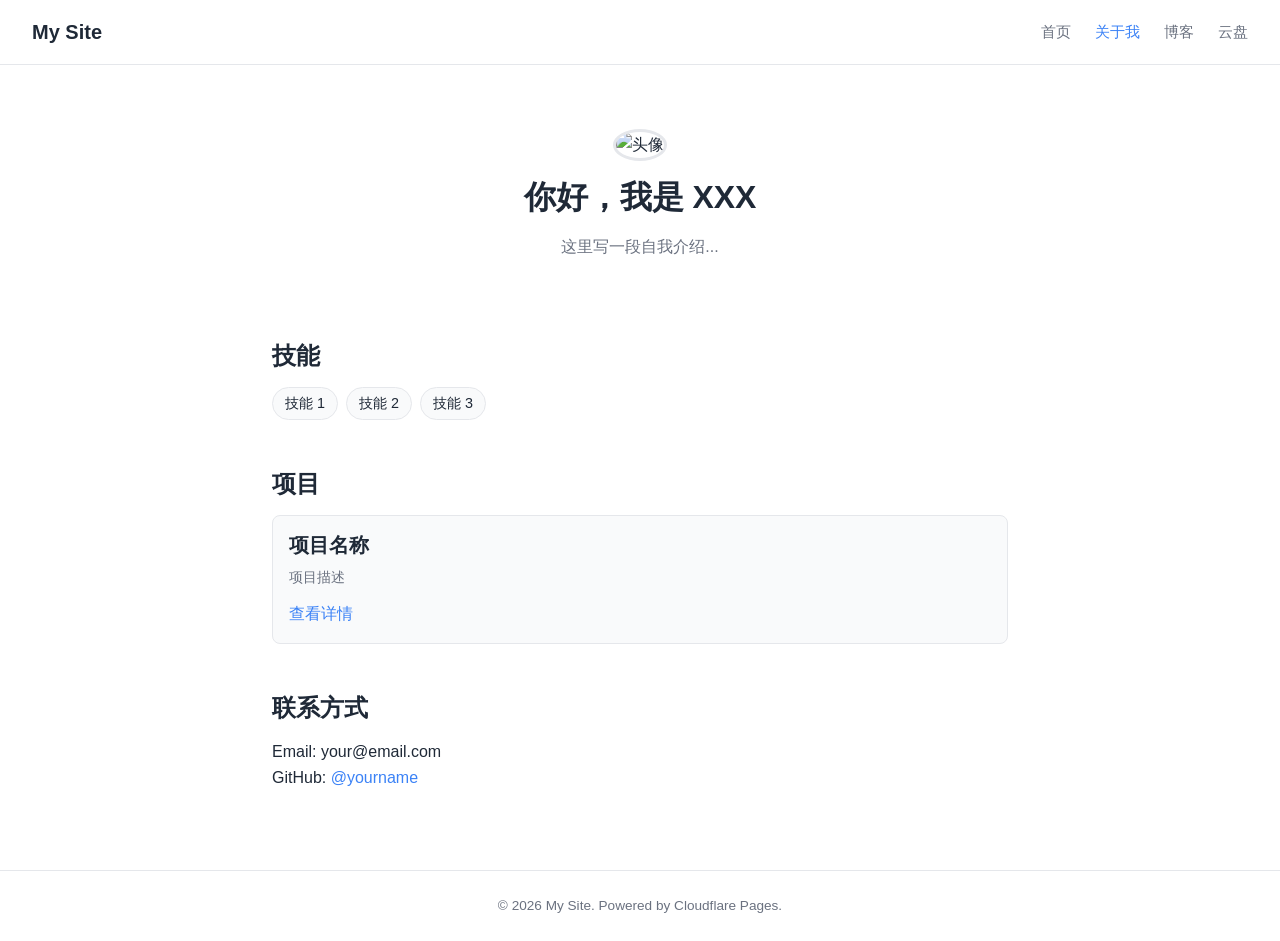
==== about/index.html @ ee3cbb7d "Add files via upload Beta version1.0.0.1" ====
<!DOCTYPE html>
<html lang="zh-CN">
<head>
    <meta charset="UTF-8">
    <meta name="viewport" content="width=device-width, initial-scale=1.0">
    <title>关于我</title>
    <link rel="stylesheet" href="../assets/css/style.css">
    <link rel="icon" type="image/x-icon" href="../assets/images/favicon.ico">
</head>
<body>
    <header>
        <nav class="navbar">
            <div class="logo">
                <a href="/">My Site</a>
            </div>
            <ul class="nav-links">
                <li><a href="/">首页</a></li>
                <li><a href="/about/" class="active">关于我</a></li>
                <li><a href="/blog/">博客</a></li>
                <li><a href="/drive/">云盘</a></li>
            </ul>
        </nav>
    </header>

    <main>
        <section class="profile">
            <div class="avatar">
                <img src="../assets/images/avatar.png" alt="头像" width="150" height="150">
            </div>
            <h1>你好，我是 XXX</h1>
            <p class="bio">这里写一段自我介绍...</p>
        </section>

        <section class="skills">
            <h2>技能</h2>
            <ul>
                <li>技能 1</li>
                <li>技能 2</li>
                <li>技能 3</li>
            </ul>
        </section>

        <section class="projects">
            <h2>项目</h2>
            <div class="project-list">
                <div class="project-item">
                    <h3>项目名称</h3>
                    <p>项目描述</p>
                    <a href="#" target="_blank">查看详情</a>
                </div>
            </div>
        </section>

        <section class="contact">
            <h2>联系方式</h2>
            <p>Email: your@email.com</p>
            <p>GitHub: <a href="https://github.com/yourname" target="_blank">@yourname</a></p>
        </section>
    </main>

    <footer>
        <p>&copy; 2026 My Site. Powered by Cloudflare Pages.</p>
    </footer>

    <script src="../assets/js/main.js"></script>
</body>
</html>
---- assets/css/style.css ----
/* ===== 全局样式 ===== */
* {
    margin: 0;
    padding: 0;
    box-sizing: border-box;
}

:root {
    --primary-color: #3b82f6;
    --bg-color: #ffffff;
    --text-color: #1f2937;
    --text-secondary: #6b7280;
    --border-color: #e5e7eb;
    --card-bg: #f9fafb;
    --hover-bg: #f3f4f6;
}

@media (prefers-color-scheme: dark) {
    :root {
        --bg-color: #111827;
        --text-color: #f9fafb;
        --text-secondary: #9ca3af;
        --border-color: #374151;
        --card-bg: #1f2937;
        --hover-bg: #374151;
    }
}

body {
    font-family: -apple-system, BlinkMacSystemFont, "Segoe UI", Roboto, "Helvetica Neue", Arial, sans-serif;
    background-color: var(--bg-color);
    color: var(--text-color);
    line-height: 1.6;
    min-height: 100vh;
    display: flex;
    flex-direction: column;
}

a {
    color: var(--primary-color);
    text-decoration: none;
}

a:hover {
    text-decoration: underline;
}

/* ===== 导航栏 ===== */
.navbar {
    display: flex;
    justify-content: space-between;
    align-items: center;
    padding: 1rem 2rem;
    border-bottom: 1px solid var(--border-color);
    background-color: var(--bg-color);
    position: sticky;
    top: 0;
    z-index: 100;
}

.logo a {
    font-size: 1.25rem;
    font-weight: bold;
    color: var(--text-color);
}

.nav-links {
    display: flex;
    list-style: none;
    gap: 1.5rem;
}

.nav-links a {
    color: var(--text-secondary);
    font-size: 0.95rem;
}

.nav-links a:hover,
.nav-links a.active {
    color: var(--primary-color);
    text-decoration: none;
}

/* ===== 主内容区 ===== */
main {
    flex: 1;
    max-width: 800px;
    width: 100%;
    margin: 0 auto;
    padding: 2rem;
}

section {
    margin-bottom: 3rem;
}

h1, h2, h3 {
    margin-bottom: 1rem;
    line-height: 1.3;
}

h1 { font-size: 2rem; }
h2 { font-size: 1.5rem; }
h3 { font-size: 1.25rem; }

/* ===== 首页 Hero ===== */
.hero {
    text-align: center;
    padding: 3rem 0;
}

.hero h1 {
    font-size: 2.5rem;
    margin-bottom: 0.5rem;
}

.hero p {
    color: var(--text-secondary);
    font-size: 1.1rem;
}

/* ===== 导航卡片 ===== */
.nav-cards {
    display: grid;
    grid-template-columns: repeat(auto-fit, minmax(200px, 1fr));
    gap: 1rem;
}

.card {
    background-color: var(--card-bg);
    border: 1px solid var(--border-color);
    border-radius: 0.75rem;
    padding: 1.5rem;
    transition: all 0.2s ease;
}

.card:hover {
    background-color: var(--hover-bg);
    transform: translateY(-2px);
}

.card a {
    color: var(--text-color);
    text-decoration: none;
    display: block;
}

.card h2 {
    font-size: 1.25rem;
    margin-bottom: 0.5rem;
}

.card p {
    color: var(--text-secondary);
    font-size: 0.9rem;
}

/* ===== 链接网格 ===== */
.link-grid {
    display: grid;
    grid-template-columns: repeat(auto-fit, minmax(120px, 1fr));
    gap: 0.75rem;
}

.link-grid a {
    display: block;
    padding: 0.75rem 1rem;
    background-color: var(--card-bg);
    border: 1px solid var(--border-color);
    border-radius: 0.5rem;
    text-align: center;
    font-size: 0.9rem;
    transition: all 0.2s ease;
}

.link-grid a:hover {
    background-color: var(--hover-bg);
    text-decoration: none;
}

/* ===== 个人主页 ===== */
.profile {
    text-align: center;
    padding: 2rem 0;
}

.avatar img {
    border-radius: 50%;
    margin-bottom: 1rem;
    border: 3px solid var(--border-color);
}

.bio {
    color: var(--text-secondary);
    max-width: 500px;
    margin: 0 auto;
}

.skills ul {
    list-style: none;
    display: flex;
    flex-wrap: wrap;
    gap: 0.5rem;
}

.skills li {
    background-color: var(--card-bg);
    border: 1px solid var(--border-color);
    padding: 0.25rem 0.75rem;
    border-radius: 9999px;
    font-size: 0.9rem;
}

.project-list {
    display: flex;
    flex-direction: column;
    gap: 1rem;
}

.project-item {
    background-color: var(--card-bg);
    border: 1px solid var(--border-color);
    border-radius: 0.5rem;
    padding: 1rem;
}

.project-item h3 {
    margin-bottom: 0.5rem;
}

.project-item p {
    color: var(--text-secondary);
    font-size: 0.9rem;
    margin-bottom: 0.75rem;
}

/* ===== 博客列表 ===== */
.blog-header {
    text-align: center;
    padding: 2rem 0;
}

.blog-header p {
    color: var(--text-secondary);
}

.post-list {
    display: flex;
    flex-direction: column;
    gap: 1.5rem;
}

.post-item {
    padding: 1.5rem;
    border: 1px solid var(--border-color);
    border-radius: 0.75rem;
    transition: background-color 0.2s ease;
}

.post-item:hover {
    background-color: var(--card-bg);
}

.post-item h2 {
    margin-bottom: 0.5rem;
}

.post-item h2 a {
    color: var(--text-color);
}

.post-item time {
    color: var(--text-secondary);
    font-size: 0.85rem;
}

.post-excerpt {
    color: var(--text-secondary);
    margin: 0.75rem 0;
    font-size: 0.95rem;
}

.post-tags {
    display: flex;
    gap: 0.5rem;
}

.tag {
    background-color: var(--card-bg);
    border: 1px solid var(--border-color);
    padding: 0.15rem 0.6rem;
    border-radius: 9999px;
    font-size: 0.8rem;
    color: var(--text-secondary);
}

/* ===== 云盘 ===== */
.drive-header {
    text-align: center;
    padding: 2rem 0;
}

.drive-header p {
    color: var(--text-secondary);
}

.file-list {
    display: flex;
    flex-direction: column;
    gap: 0.75rem;
}

.file-item {
    display: flex;
    align-items: center;
    gap: 1rem;
    padding: 1rem;
    border: 1px solid var(--border-color);
    border-radius: 0.5rem;
    transition: background-color 0.2s ease;
}

.file-item:hover {
    background-color: var(--card-bg);
}

.file-icon {
    font-size: 1.5rem;
}

.file-info {
    flex: 1;
}

.file-info h3 {
    font-size: 1rem;
    margin-bottom: 0.25rem;
}

.file-info p {
    color: var(--text-secondary);
    font-size: 0.85rem;
}

.download-btn {
    padding: 0.5rem 1rem;
    background-color: var(--primary-color);
    color: white;
    border-radius: 0.375rem;
    font-size: 0.9rem;
    white-space: nowrap;
}

.download-btn:hover {
    text-decoration: none;
    opacity: 0.9;
}

.drive-notice {
    margin-top: 2rem;
    padding: 1rem;
    background-color: var(--card-bg);
    border: 1px solid var(--border-color);
    border-radius: 0.5rem;
}

.drive-notice p {
    color: var(--text-secondary);
    font-size: 0.9rem;
}

/* ===== 页脚 ===== */
footer {
    text-align: center;
    padding: 1.5rem;
    border-top: 1px solid var(--border-color);
    color: var(--text-secondary);
    font-size: 0.85rem;
}

/* ===== 响应式 ===== */
@media (max-width: 640px) {
    .navbar {
        padding: 1rem;
    }

    .nav-links {
        gap: 1rem;
    }

    main {
        padding: 1.5rem 1rem;
    }

    .hero h1 {
        font-size: 2rem;
    }

    .file-item {
        flex-wrap: wrap;
    }

    .download-btn {
        width: 100%;
        text-align: center;
    }
}
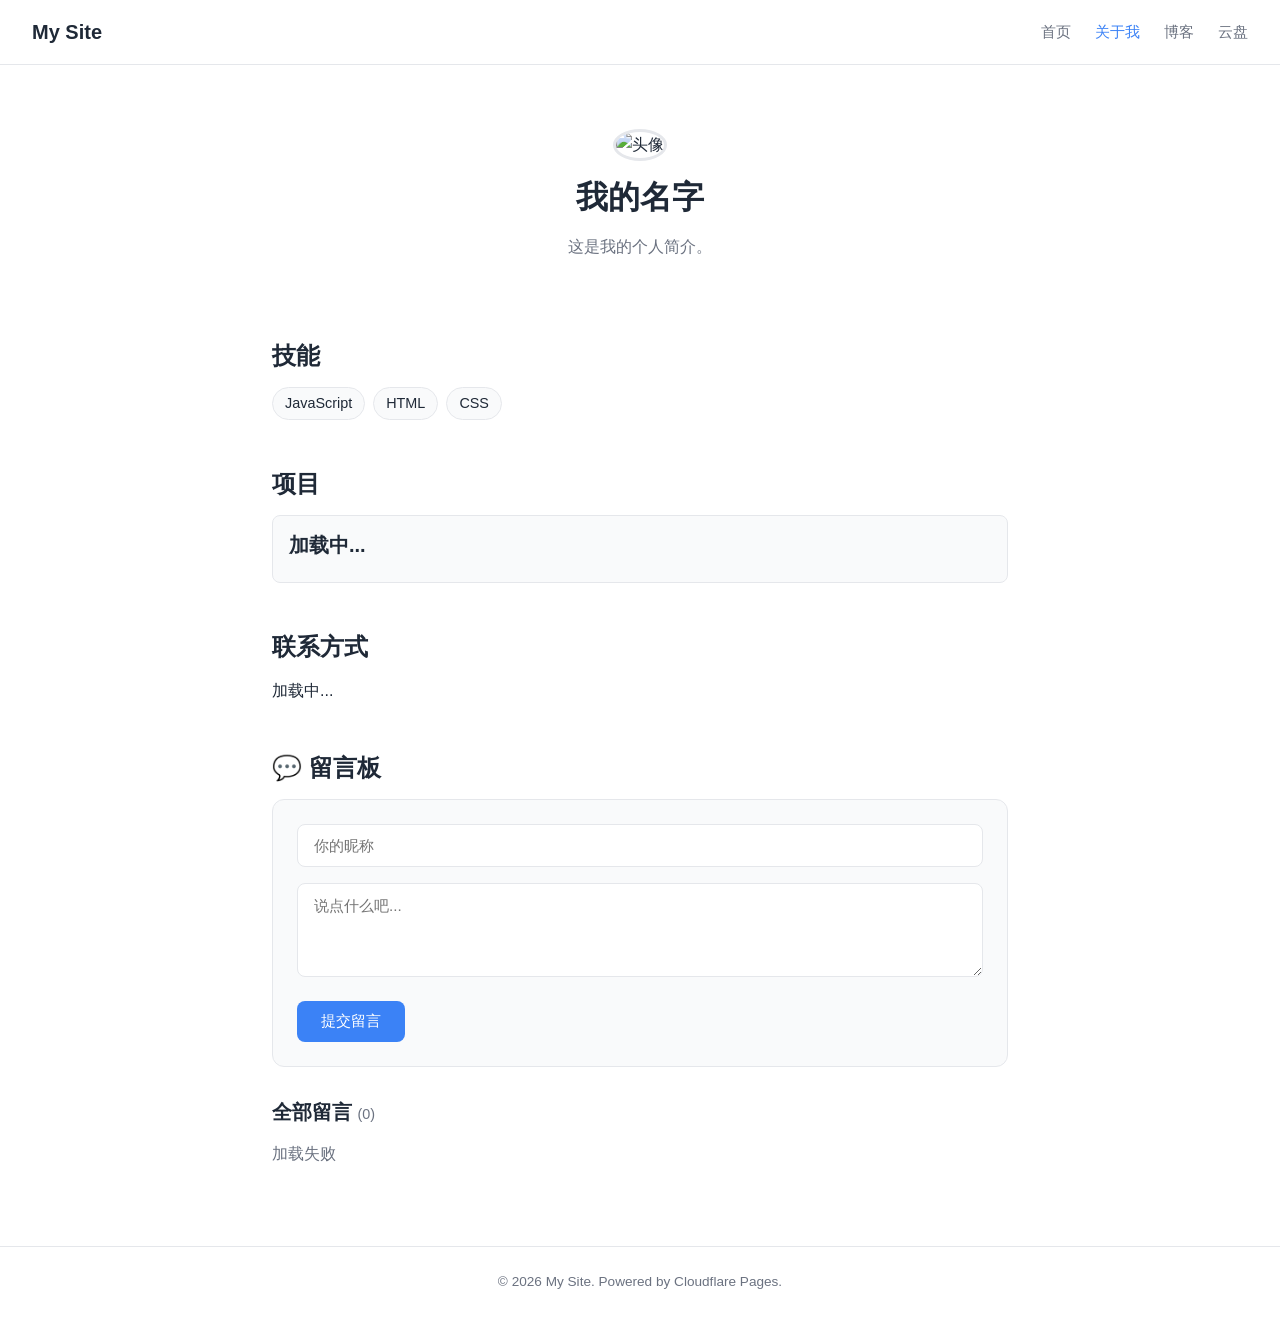
==== commit 71be9132: "Add files via upload ✅ 本次新增功能 1. 导航管理增强 卡片支持添加 / 删除：不再限制 4 个，可以随意增减 背景支持拖拽上传：直接把图片拖进去就行，也可以点击选择文件" ====
--- a/about/index.html
+++ b/about/index.html
@@ -8,6 +8,11 @@
     <link rel="icon" type="image/x-icon" href="../assets/images/favicon.ico">
 </head>
 <body>
+    <!-- 页面加载动画 -->
+    <div class="page-loader" id="pageLoader">
+        <div class="loader-spinner"></div>
+    </div>
+
     <header>
         <nav class="navbar">
             <div class="logo">
@@ -24,37 +29,58 @@
 
     <main>
         <section class="profile">
-            <div class="avatar">
+            <div class="avatar" id="profileAvatar">
                 <img src="../assets/images/avatar.png" alt="头像" width="150" height="150">
             </div>
-            <h1>你好，我是 XXX</h1>
-            <p class="bio">这里写一段自我介绍...</p>
+            <h1 id="profileName">加载中...</h1>
+            <p class="bio" id="profileBio">加载中...</p>
         </section>
 
-        <section class="skills">
+        <section class="skills" id="skillsSection">
             <h2>技能</h2>
-            <ul>
-                <li>技能 1</li>
-                <li>技能 2</li>
-                <li>技能 3</li>
+            <ul id="skillsList">
+                <li>加载中...</li>
             </ul>
         </section>
 
-        <section class="projects">
+        <section class="projects" id="projectsSection">
             <h2>项目</h2>
-            <div class="project-list">
+            <div class="project-list" id="projectsList">
                 <div class="project-item">
-                    <h3>项目名称</h3>
-                    <p>项目描述</p>
-                    <a href="#" target="_blank">查看详情</a>
+                    <h3>加载中...</h3>
                 </div>
             </div>
         </section>
 
-        <section class="contact">
+        <section class="contact" id="contactSection">
             <h2>联系方式</h2>
-            <p>Email: your@email.com</p>
-            <p>GitHub: <a href="https://github.com/yourname" target="_blank">@yourname</a></p>
+            <div id="contactList">
+                <p>加载中...</p>
+            </div>
+        </section>
+
+        <!-- 留言箱 -->
+        <section class="guestbook">
+            <h2>💬 留言板</h2>
+            <div class="guestbook-form">
+                <form id="messageForm">
+                    <div class="form-group">
+                        <input type="text" id="messageName" placeholder="你的昵称" required maxlength="50">
+                    </div>
+                    <div class="form-group">
+                        <textarea id="messageContent" placeholder="说点什么吧..." required maxlength="500" rows="4"></textarea>
+                    </div>
+                    <button type="submit" class="btn-primary">提交留言</button>
+                    <span id="messageFormMsg" class="form-msg"></span>
+                </form>
+            </div>
+            
+            <div class="guestbook-messages">
+                <h3>全部留言 <span id="messageCount" class="message-count">(0)</span></h3>
+                <div id="messagesList" class="messages-list">
+                    <p style="color: var(--text-secondary);">加载中...</p>
+                </div>
+            </div>
         </section>
     </main>
 
@@ -63,5 +89,6 @@
     </footer>
 
     <script src="../assets/js/main.js"></script>
+    <script src="../assets/js/about.js"></script>
 </body>
 </html>
--- a/assets/css/style.css
+++ b/assets/css/style.css
@@ -13,6 +13,7 @@
     --border-color: #e5e7eb;
     --card-bg: #f9fafb;
     --hover-bg: #f3f4f6;
+    --transition-speed: 0.3s;
 }
 
 @media (prefers-color-scheme: dark) {
@@ -26,6 +27,104 @@
     }
 }
 
+/* ===== 页面加载动画 ===== */
+.page-loader {
+    position: fixed;
+    top: 0;
+    left: 0;
+    right: 0;
+    bottom: 0;
+    background: var(--bg-color);
+    display: flex;
+    align-items: center;
+    justify-content: center;
+    z-index: 9999;
+    transition: opacity 0.5s ease, visibility 0.5s ease;
+}
+
+.page-loader.hidden {
+    opacity: 0;
+    visibility: hidden;
+}
+
+.loader-spinner {
+    width: 40px;
+    height: 40px;
+    border: 3px solid var(--border-color);
+    border-top-color: var(--primary-color);
+    border-radius: 50%;
+    animation: spin 0.8s linear infinite;
+}
+
+@keyframes spin {
+    to { transform: rotate(360deg); }
+}
+
+/* ===== 页面过渡动画 ===== */
+body {
+    opacity: 0;
+    animation: fadeIn 0.5s ease 0.2s forwards;
+}
+
+@keyframes fadeIn {
+    from {
+        opacity: 0;
+        transform: translateY(10px);
+    }
+    to {
+        opacity: 1;
+        transform: translateY(0);
+    }
+}
+
+@keyframes slideUp {
+    from {
+        opacity: 0;
+        transform: translateY(20px);
+    }
+    to {
+        opacity: 1;
+        transform: translateY(0);
+    }
+}
+
+@keyframes scaleIn {
+    from {
+        opacity: 0;
+        transform: scale(0.95);
+    }
+    to {
+        opacity: 1;
+        transform: scale(1);
+    }
+}
+
+/* 卡片依次入场动画 */
+.nav-cards .card {
+    opacity: 0;
+    animation: slideUp 0.5s ease forwards;
+}
+
+.nav-cards .card:nth-child(1) { animation-delay: 0.1s; }
+.nav-cards .card:nth-child(2) { animation-delay: 0.2s; }
+.nav-cards .card:nth-child(3) { animation-delay: 0.3s; }
+.nav-cards .card:nth-child(4) { animation-delay: 0.4s; }
+
+/* 链接依次入场动画 */
+.link-grid a {
+    opacity: 0;
+    animation: scaleIn 0.3s ease forwards;
+}
+
+.link-grid a:nth-child(1) { animation-delay: 0.1s; }
+.link-grid a:nth-child(2) { animation-delay: 0.15s; }
+.link-grid a:nth-child(3) { animation-delay: 0.2s; }
+.link-grid a:nth-child(4) { animation-delay: 0.25s; }
+.link-grid a:nth-child(5) { animation-delay: 0.3s; }
+.link-grid a:nth-child(6) { animation-delay: 0.35s; }
+.link-grid a:nth-child(7) { animation-delay: 0.4s; }
+.link-grid a:nth-child(8) { animation-delay: 0.45s; }
+
 body {
     font-family: -apple-system, BlinkMacSystemFont, "Segoe UI", Roboto, "Helvetica Neue", Arial, sans-serif;
     background-color: var(--bg-color);
@@ -131,12 +230,15 @@
     border: 1px solid var(--border-color);
     border-radius: 0.75rem;
     padding: 1.5rem;
-    transition: all 0.2s ease;
+    transition: all var(--transition-speed) cubic-bezier(0.4, 0, 0.2, 1);
+    cursor: pointer;
 }
 
 .card:hover {
     background-color: var(--hover-bg);
-    transform: translateY(-2px);
+    transform: translateY(-4px);
+    box-shadow: 0 10px 25px -5px rgba(0, 0, 0, 0.1), 0 10px 10px -5px rgba(0, 0, 0, 0.04);
+    border-color: var(--primary-color);
 }
 
 .card a {
@@ -145,9 +247,19 @@
     display: block;
 }
 
+.card-icon {
+    font-size: 2.5rem;
+    margin-bottom: 0.75rem;
+}
+
 .card h2 {
     font-size: 1.25rem;
     margin-bottom: 0.5rem;
+    transition: color var(--transition-speed) ease;
+}
+
+.card:hover h2 {
+    color: var(--primary-color);
 }
 
 .card p {
@@ -170,12 +282,16 @@
     border-radius: 0.5rem;
     text-align: center;
     font-size: 0.9rem;
-    transition: all 0.2s ease;
+    transition: all var(--transition-speed) cubic-bezier(0.4, 0, 0.2, 1);
 }
 
 .link-grid a:hover {
     background-color: var(--hover-bg);
     text-decoration: none;
+    transform: translateY(-2px);
+    border-color: var(--primary-color);
+    color: var(--primary-color);
+    box-shadow: 0 4px 6px -1px rgba(0, 0, 0, 0.1);
 }
 
 /* ===== 个人主页 ===== */
@@ -405,3 +521,119 @@
         text-align: center;
     }
 }
+
+/* ===== 留言箱 ===== */
+.guestbook {
+    margin-top: 3rem;
+}
+
+.guestbook-form {
+    background: var(--card-bg);
+    border: 1px solid var(--border-color);
+    border-radius: 0.75rem;
+    padding: 1.5rem;
+    margin-bottom: 2rem;
+}
+
+.guestbook-form .form-group {
+    margin-bottom: 1rem;
+}
+
+.guestbook-form input,
+.guestbook-form textarea {
+    width: 100%;
+    padding: 0.75rem 1rem;
+    border: 1px solid var(--border-color);
+    border-radius: 0.5rem;
+    background: var(--bg-color);
+    color: var(--text-color);
+    font-size: 0.95rem;
+    font-family: inherit;
+    resize: vertical;
+}
+
+.guestbook-form input:focus,
+.guestbook-form textarea:focus {
+    outline: none;
+    border-color: var(--primary-color);
+}
+
+.guestbook-form button {
+    padding: 0.625rem 1.5rem;
+    background: var(--primary-color);
+    color: white;
+    border: none;
+    border-radius: 0.5rem;
+    cursor: pointer;
+    font-size: 0.95rem;
+    transition: background 0.2s ease;
+}
+
+.guestbook-form button:hover {
+    background: #2563eb;
+}
+
+.guestbook-form button:disabled {
+    opacity: 0.6;
+    cursor: not-allowed;
+}
+
+.form-msg {
+    margin-left: 1rem;
+    font-size: 0.9rem;
+}
+
+.form-msg.success {
+    color: #10b981;
+}
+
+.form-msg.error {
+    color: #ef4444;
+}
+
+.guestbook-messages h3 {
+    margin-bottom: 1rem;
+}
+
+.message-count {
+    color: var(--text-secondary);
+    font-size: 0.9rem;
+    font-weight: normal;
+}
+
+.guestbook-message {
+    background: var(--card-bg);
+    border: 1px solid var(--border-color);
+    border-radius: 0.75rem;
+    padding: 1.25rem;
+    margin-bottom: 1rem;
+    transition: all 0.2s ease;
+}
+
+.guestbook-message:hover {
+    border-color: var(--primary-color);
+}
+
+.guestbook-message-header {
+    display: flex;
+    justify-content: space-between;
+    align-items: center;
+    margin-bottom: 0.75rem;
+}
+
+.guestbook-message-name {
+    font-weight: 600;
+    color: var(--primary-color);
+}
+
+.guestbook-message-time {
+    font-size: 0.8rem;
+    color: var(--text-secondary);
+}
+
+.guestbook-message-content {
+    color: var(--text-color);
+    line-height: 1.6;
+    white-space: pre-wrap;
+    word-break: break-word;
+}
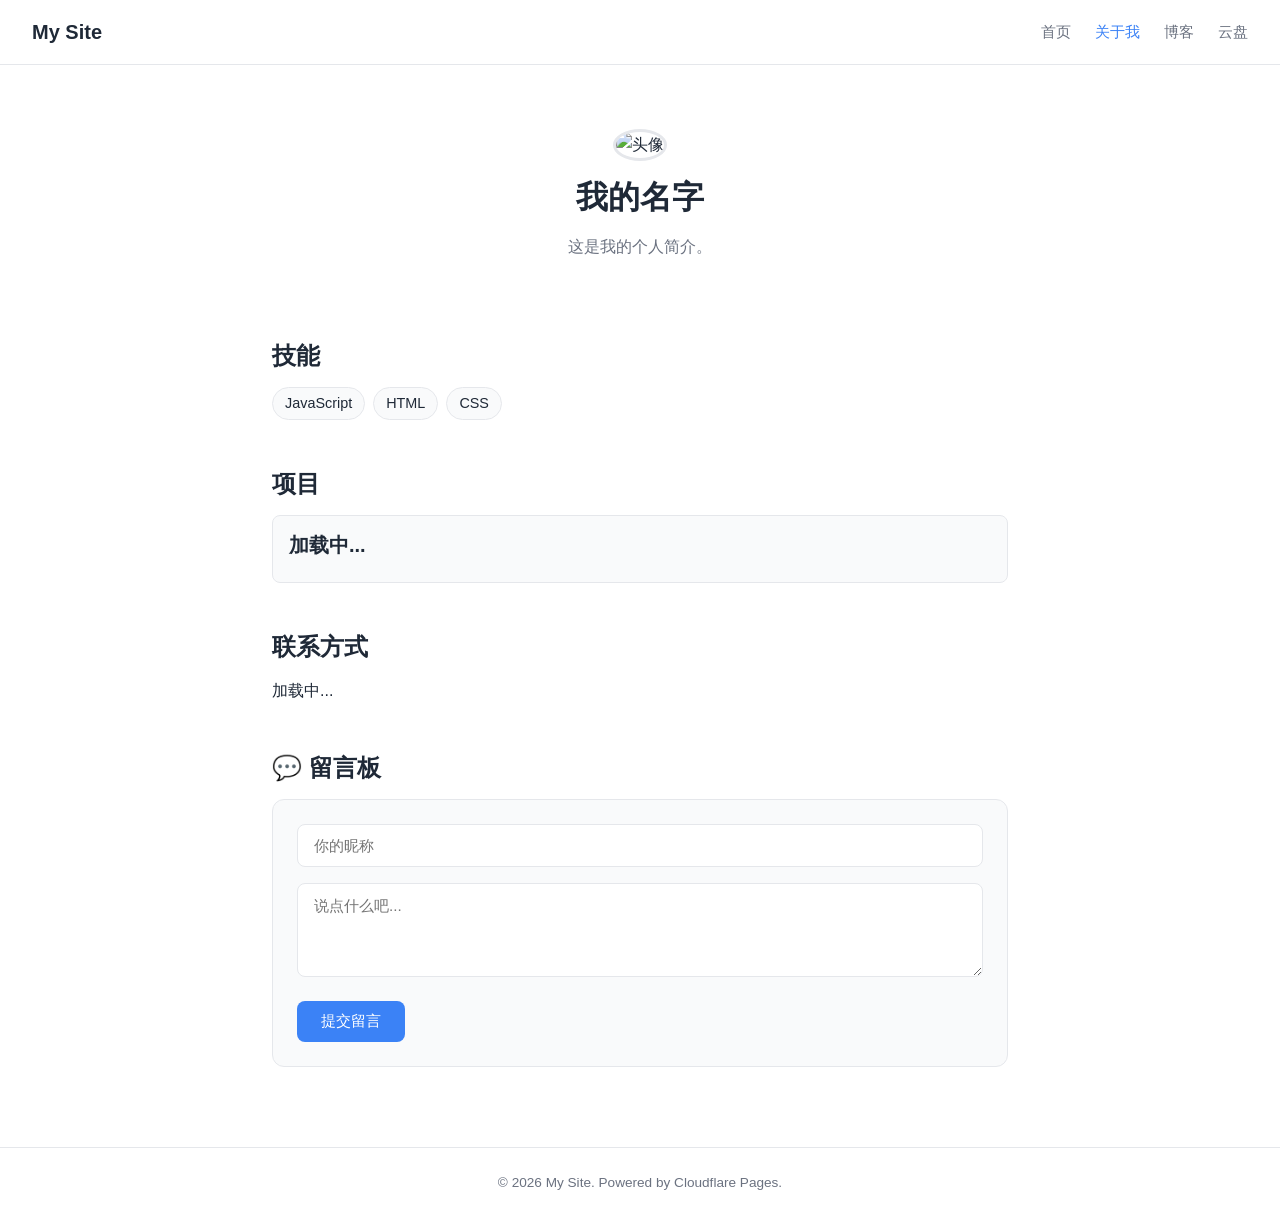
==== commit b1a229c1: "Add files via upload 更新" ====
--- a/about/index.html
+++ b/about/index.html
@@ -74,13 +74,6 @@
                     <span id="messageFormMsg" class="form-msg"></span>
                 </form>
             </div>
-            
-            <div class="guestbook-messages">
-                <h3>全部留言 <span id="messageCount" class="message-count">(0)</span></h3>
-                <div id="messagesList" class="messages-list">
-                    <p style="color: var(--text-secondary);">加载中...</p>
-                </div>
-            </div>
         </section>
     </main>
 
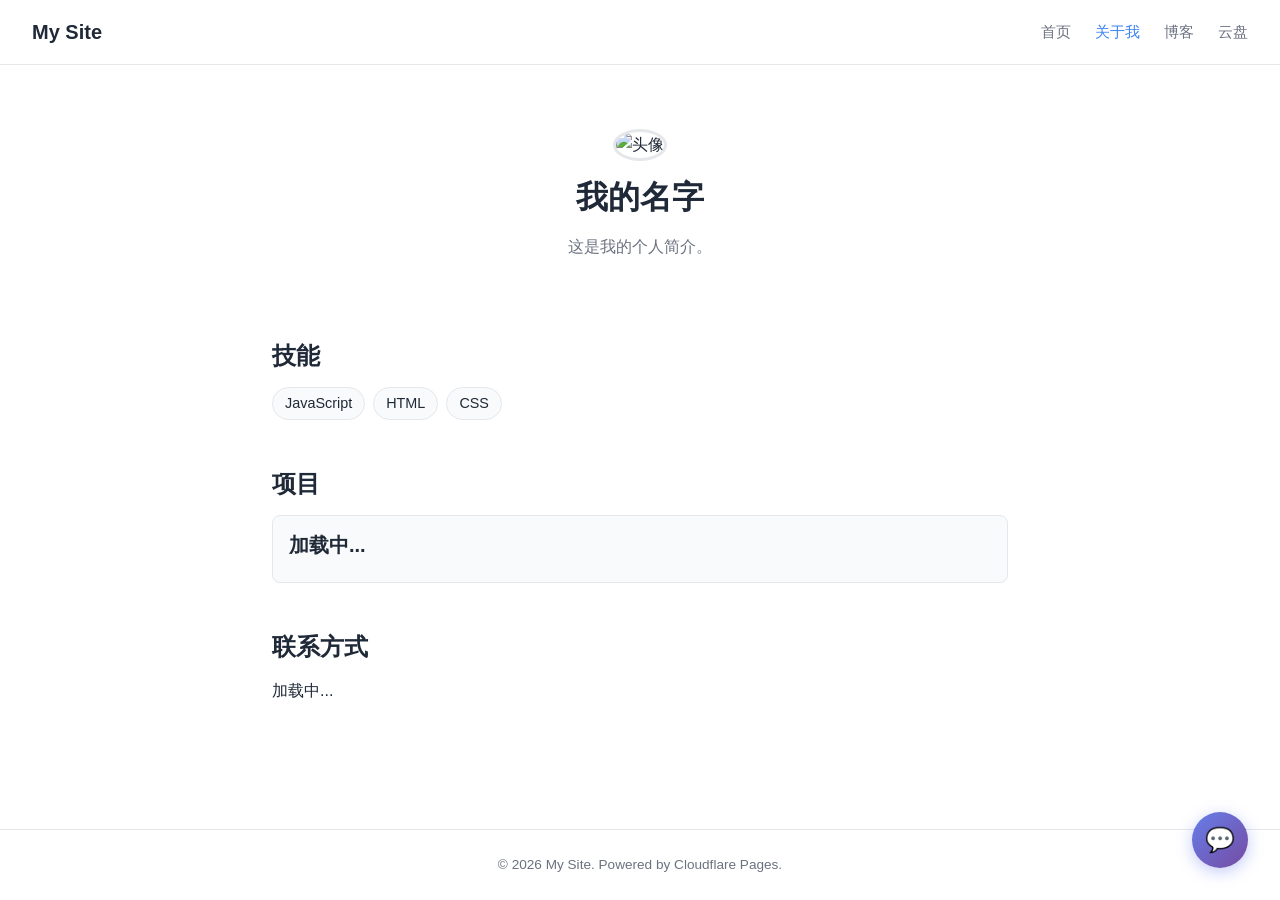
==== commit 18dc24a7: "Add files via upload 新增留言箱功能" ====
--- a/about/index.html
+++ b/about/index.html
@@ -58,23 +58,6 @@
                 <p>加载中...</p>
             </div>
         </section>
-
-        <!-- 留言箱 -->
-        <section class="guestbook">
-            <h2>💬 留言板</h2>
-            <div class="guestbook-form">
-                <form id="messageForm">
-                    <div class="form-group">
-                        <input type="text" id="messageName" placeholder="你的昵称" required maxlength="50">
-                    </div>
-                    <div class="form-group">
-                        <textarea id="messageContent" placeholder="说点什么吧..." required maxlength="500" rows="4"></textarea>
-                    </div>
-                    <button type="submit" class="btn-primary">提交留言</button>
-                    <span id="messageFormMsg" class="form-msg"></span>
-                </form>
-            </div>
-        </section>
     </main>
 
     <footer>
--- a/assets/css/style.css
+++ b/assets/css/style.css
@@ -637,3 +637,45 @@
     white-space: pre-wrap;
     word-break: break-word;
 }
+
+
+/* ===== 悬浮留言按钮 ===== */
+.floating-guestbook-btn {
+    position: fixed;
+    bottom: 2rem;
+    right: 2rem;
+    width: 56px;
+    height: 56px;
+    border-radius: 50%;
+    background: linear-gradient(135deg, #667eea 0%, #764ba2 100%);
+    color: white;
+    border: none;
+    cursor: pointer;
+    box-shadow: 0 4px 16px rgba(102, 126, 234, 0.4);
+    font-size: 1.5rem;
+    display: flex;
+    align-items: center;
+    justify-content: center;
+    z-index: 1000;
+    transition: all 0.3s cubic-bezier(0.4, 0, 0.2, 1);
+}
+
+.floating-guestbook-btn:hover {
+    transform: scale(1.1) rotate(10deg);
+    box-shadow: 0 6px 20px rgba(102, 126, 234, 0.5);
+}
+
+.floating-guestbook-btn:active {
+    transform: scale(0.95);
+}
+
+@media (max-width: 768px) {
+    .floating-guestbook-btn {
+        bottom: 1.5rem;
+        right: 1.5rem;
+        width: 48px;
+        height: 48px;
+        font-size: 1.25rem;
+    }
+}
+
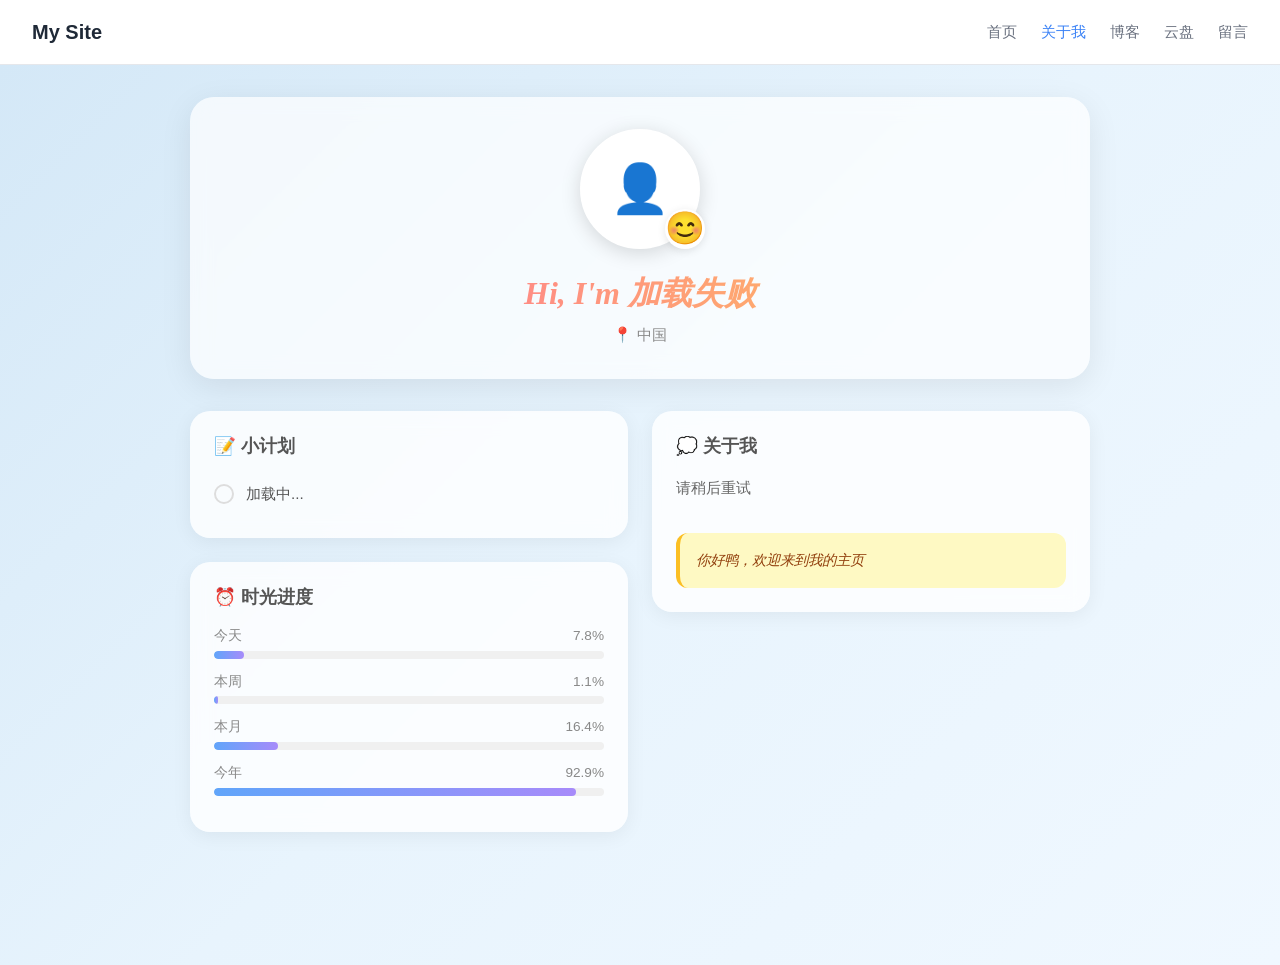
==== commit 79e30a8d: "重写个人主页为清新可爱风格+管理面板适配(图片用URL不存base64)" ====
--- a/about/index.html
+++ b/about/index.html
@@ -1,70 +1,417 @@
-<!DOCTYPE html>
-<html lang="zh-CN">
-<head>
-    <meta charset="UTF-8">
-    <meta name="viewport" content="width=device-width, initial-scale=1.0">
-    <title>关于我</title>
-    <link rel="stylesheet" href="../assets/css/style.css">
-    <link rel="icon" type="image/x-icon" href="../assets/images/favicon.ico">
-</head>
-<body>
-    <!-- 页面加载动画 -->
-    <div class="page-loader" id="pageLoader">
-        <div class="loader-spinner"></div>
-    </div>
-
-    <header>
-        <nav class="navbar">
-            <div class="logo">
-                <a href="/">My Site</a>
-            </div>
-            <ul class="nav-links">
-                <li><a href="/">首页</a></li>
-                <li><a href="/about/" class="active">关于我</a></li>
-                <li><a href="/blog/">博客</a></li>
-                <li><a href="/drive/">云盘</a></li>
-            </ul>
-        </nav>
-    </header>
-
-    <main>
-        <section class="profile">
-            <div class="avatar" id="profileAvatar">
-                <img src="../assets/images/avatar.png" alt="头像" width="150" height="150">
-            </div>
-            <h1 id="profileName">加载中...</h1>
-            <p class="bio" id="profileBio">加载中...</p>
-        </section>
-
-        <section class="skills" id="skillsSection">
-            <h2>技能</h2>
-            <ul id="skillsList">
-                <li>加载中...</li>
-            </ul>
-        </section>
-
-        <section class="projects" id="projectsSection">
-            <h2>项目</h2>
-            <div class="project-list" id="projectsList">
-                <div class="project-item">
-                    <h3>加载中...</h3>
-                </div>
-            </div>
-        </section>
-
-        <section class="contact" id="contactSection">
-            <h2>联系方式</h2>
-            <div id="contactList">
-                <p>加载中...</p>
-            </div>
-        </section>
-    </main>
-
-    <footer>
-        <p>&copy; 2026 My Site. Powered by Cloudflare Pages.</p>
-    </footer>
-
-    <script src="../assets/js/main.js"></script>
-    <script src="../assets/js/about.js"></script>
-</body>
-</html>
+<!DOCTYPE html>
+<html lang="zh-CN">
+<head>
+    <meta charset="UTF-8">
+    <meta name="viewport" content="width=device-width, initial-scale=1.0">
+    <title>关于我</title>
+    <link rel="stylesheet" href="../assets/css/style.css">
+    <link rel="icon" type="image/x-icon" href="../assets/images/favicon.ico">
+    <style>
+        /* 个人主页清新可爱风格 */
+        .about-page {
+            min-height: 100vh;
+            background: linear-gradient(135deg, #d4e8f7 0%, #e8f4fd 50%, #f0f8ff 100%);
+            padding: 2rem 1rem;
+            font-family: -apple-system, BlinkMacSystemFont, "Segoe UI", sans-serif;
+        }
+        .about-container {
+            max-width: 900px;
+            margin: 0 auto;
+        }
+        /* 顶部个人信息 */
+        .about-header {
+            text-align: center;
+            margin-bottom: 2rem;
+            padding: 2rem;
+            background: rgba(255,255,255,0.7);
+            border-radius: 1.5rem;
+            backdrop-filter: blur(10px);
+            box-shadow: 0 8px 32px rgba(0,0,0,0.08);
+        }
+        .about-avatar-wrap {
+            position: relative;
+            display: inline-block;
+            margin-bottom: 1rem;
+        }
+        .about-avatar {
+            width: 120px;
+            height: 120px;
+            border-radius: 50%;
+            background: #fff;
+            border: 4px solid #fff;
+            box-shadow: 0 4px 20px rgba(0,0,0,0.15);
+            display: flex;
+            align-items: center;
+            justify-content: center;
+            font-size: 3rem;
+            overflow: hidden;
+        }
+        .about-avatar img {
+            width: 100%;
+            height: 100%;
+            object-fit: cover;
+        }
+        .about-avatar-emoji {
+            position: absolute;
+            bottom: 0;
+            right: -5px;
+            font-size: 2rem;
+            background: #fff;
+            border-radius: 50%;
+            width: 40px;
+            height: 40px;
+            display: flex;
+            align-items: center;
+            justify-content: center;
+            box-shadow: 0 2px 8px rgba(0,0,0,0.1);
+        }
+        .about-name {
+            font-size: 2rem;
+            font-weight: 700;
+            color: #333;
+            margin: 0.5rem 0;
+            font-family: Georgia, serif;
+            font-style: italic;
+            background: linear-gradient(90deg, #ff6b9d, #feca57, #ff6b9d);
+            background-size: 200% auto;
+            -webkit-background-clip: text;
+            -webkit-text-fill-color: transparent;
+            animation: shine 3s linear infinite;
+        }
+        @keyframes shine {
+            to { background-position: 200% center; }
+        }
+        .about-location {
+            color: #888;
+            font-size: 0.95rem;
+        }
+        /* 两栏布局 */
+        .about-grid {
+            display: grid;
+            grid-template-columns: 1fr 1fr;
+            gap: 1.5rem;
+        }
+        .about-card {
+            background: rgba(255,255,255,0.8);
+            border-radius: 1.25rem;
+            padding: 1.5rem;
+            backdrop-filter: blur(10px);
+            box-shadow: 0 4px 20px rgba(0,0,0,0.06);
+        }
+        .about-card h3 {
+            margin: 0 0 1rem 0;
+            color: #555;
+            font-size: 1.1rem;
+            display: flex;
+            align-items: center;
+            gap: 0.5rem;
+        }
+        /* 待办计划 */
+        .todo-list {
+            list-style: none;
+            padding: 0;
+            margin: 0;
+        }
+        .todo-item {
+            display: flex;
+            align-items: center;
+            gap: 0.75rem;
+            padding: 0.5rem 0;
+            border-bottom: 1px solid #f0f0f0;
+        }
+        .todo-item:last-child { border-bottom: none; }
+        .todo-checkbox {
+            width: 20px;
+            height: 20px;
+            border-radius: 50%;
+            border: 2px solid #ddd;
+            flex-shrink: 0;
+        }
+        .todo-item.done .todo-checkbox {
+            background: #4ade80;
+            border-color: #4ade80;
+        }
+        .todo-text {
+            color: #555;
+            font-size: 0.95rem;
+        }
+        .todo-item.done .todo-text {
+            text-decoration: line-through;
+            color: #aaa;
+        }
+        /* 时光进度 */
+        .time-progress {
+            margin-top: 1rem;
+        }
+        .progress-item {
+            margin-bottom: 0.75rem;
+        }
+        .progress-label {
+            display: flex;
+            justify-content: space-between;
+            font-size: 0.85rem;
+            color: #888;
+            margin-bottom: 0.25rem;
+        }
+        .progress-bar {
+            height: 8px;
+            background: #f0f0f0;
+            border-radius: 4px;
+            overflow: hidden;
+        }
+        .progress-fill {
+            height: 100%;
+            background: linear-gradient(90deg, #60a5fa, #a78bfa);
+            border-radius: 4px;
+            transition: width 0.5s ease;
+        }
+        /* 自我介绍 */
+        .about-bio {
+            color: #666;
+            line-height: 1.8;
+            font-size: 0.95rem;
+        }
+        /* 技术栈 */
+        .tech-stack {
+            display: flex;
+            flex-wrap: wrap;
+            gap: 0.5rem;
+            margin-top: 1rem;
+        }
+        .tech-icon {
+            width: 40px;
+            height: 40px;
+            background: #f0f7ff;
+            border-radius: 10px;
+            display: flex;
+            align-items: center;
+            justify-content: center;
+            font-size: 1.3rem;
+        }
+        /* 引用语 */
+        .about-quote {
+            margin-top: 1rem;
+            padding: 1rem;
+            background: #fef9c3;
+            border-radius: 0.75rem;
+            color: #92400e;
+            font-size: 0.9rem;
+            font-style: italic;
+            border-left: 4px solid #fbbf24;
+        }
+        /* 社交按钮 */
+        .social-links {
+            display: flex;
+            flex-wrap: wrap;
+            gap: 0.75rem;
+            margin-top: 1.5rem;
+            justify-content: center;
+        }
+        .social-btn {
+            display: flex;
+            align-items: center;
+            gap: 0.4rem;
+            padding: 0.6rem 1.2rem;
+            border-radius: 2rem;
+            color: #fff;
+            text-decoration: none;
+            font-size: 0.9rem;
+            font-weight: 500;
+            transition: transform 0.2s, box-shadow 0.2s;
+        }
+        .social-btn:hover {
+            transform: translateY(-2px);
+            box-shadow: 0 4px 12px rgba(0,0,0,0.15);
+        }
+        .social-qq { background: #12b7f5; }
+        .social-email { background: #ea4335; }
+        .social-github { background: #333; }
+        .social-telegram { background: #0088cc; }
+        .social-bilibili { background: #fb7299; }
+        .social-blog { background: #7c3aed; }
+        .social-guestbook { background: #10b981; }
+        /* 响应式 */
+        @media (max-width: 640px) {
+            .about-grid { grid-template-columns: 1fr; }
+            .about-name { font-size: 1.5rem; }
+        }
+    </style>
+</head>
+<body>
+    <header>
+        <nav class="navbar">
+            <div class="logo">
+                <a href="/" id="siteName">My Site</a>
+            </div>
+            <ul class="nav-links">
+                <li><a href="/">首页</a></li>
+                <li><a href="/about/" class="active">关于我</a></li>
+                <li><a href="/blog/">博客</a></li>
+                <li><a href="/drive/">云盘</a></li>
+                <li><a href="/guestbook/">留言</a></li>
+            </ul>
+        </nav>
+    </header>
+
+    <div class="about-page">
+        <div class="about-container">
+            <!-- 顶部个人信息 -->
+            <div class="about-header">
+                <div class="about-avatar-wrap">
+                    <div class="about-avatar" id="aboutAvatar">👤</div>
+                    <div class="about-avatar-emoji" id="aboutAvatarEmoji">😊</div>
+                </div>
+                <h1 class="about-name">Hi, I'm <span id="aboutName">加载中...</span></h1>
+                <div class="about-location">📍 <span id="aboutLocation">中国</span></div>
+            </div>
+
+            <!-- 两栏内容 -->
+            <div class="about-grid">
+                <!-- 左侧：待办+时光 -->
+                <div>
+                    <div class="about-card">
+                        <h3>📝 小计划</h3>
+                        <ul class="todo-list" id="todoList">
+                            <li class="todo-item"><div class="todo-checkbox"></div><span class="todo-text">加载中...</span></li>
+                        </ul>
+                    </div>
+                    <div class="about-card" style="margin-top:1.5rem;">
+                        <h3>⏰ 时光进度</h3>
+                        <div class="time-progress" id="timeProgress">
+                            <!-- 动态生成 -->
+                        </div>
+                    </div>
+                </div>
+
+                <!-- 右侧：介绍+技术栈+引用 -->
+                <div>
+                    <div class="about-card">
+                        <h3>💭 关于我</h3>
+                        <p class="about-bio" id="aboutBio">加载中...</p>
+                        <div class="tech-stack" id="techStack"></div>
+                        <div class="about-quote" id="aboutQuote">你好鸭，欢迎来到我的主页</div>
+                    </div>
+                </div>
+            </div>
+
+            <!-- 社交按钮 -->
+            <div class="social-links" id="socialLinks"></div>
+        </div>
+    </div>
+
+    <script>
+        // 加载个人资料
+        async function loadProfile() {
+            try {
+                const res = await fetch('/api/profile');
+                const data = await res.json();
+                if (data.success && data.data && typeof data.data === 'object') {
+                    applyProfile(data.data);
+                } else {
+                    showError('数据格式错误');
+                }
+            } catch (e) {
+                console.error('加载失败:', e);
+                showError('加载失败');
+            }
+        }
+
+        function showError(msg) {
+            document.getElementById('aboutName').textContent = msg;
+            document.getElementById('aboutBio').textContent = '请稍后重试';
+        }
+
+        function applyProfile(p) {
+            // 头像（URL）
+            const avatarEl = document.getElementById('aboutAvatar');
+            if (p.avatar && p.avatar.startsWith('http')) {
+                avatarEl.innerHTML = `<img src="${p.avatar}" alt="头像">`;
+            }
+            // 表情
+            document.getElementById('aboutAvatarEmoji').textContent = p.avatarEmoji || '😊';
+            // 名字
+            document.getElementById('aboutName').textContent = p.name || '我的名字';
+            // 位置
+            if (p.contact && p.contact.location) {
+                document.getElementById('aboutLocation').textContent = p.contact.location;
+            }
+            // 简介
+            document.getElementById('aboutBio').textContent = p.bio || '这是我的个人简介';
+            // 引用语
+            if (p.quote) {
+                document.getElementById('aboutQuote').textContent = p.quote;
+            }
+            // 技术栈
+            if (p.skills && p.skills.length > 0) {
+                const icons = ['💻','🎨','📱','🌐','⚡','🔥','💎','🚀','📊','🎯'];
+                document.getElementById('techStack').innerHTML = p.skills.slice(0,10).map((s,i) =>
+                    `<div class="tech-icon" title="${s}">${icons[i%icons.length]}</div>`
+                ).join('');
+            }
+            // 待办计划
+            const todos = p.todos || (p.projects || []).map(x => ({text:x.name, done:false}));
+            if (todos && todos.length > 0) {
+                document.getElementById('todoList').innerHTML = todos.map(t =>
+                    `<li class="todo-item ${t.done?'done':''}">
+                        <div class="todo-checkbox"></div>
+                        <span class="todo-text">${t.text||'计划'}</span>
+                    </li>`
+                ).join('');
+            }
+            // 社交链接
+            renderSocial(p.contact || {});
+        }
+
+        function renderSocial(c) {
+            const links = [];
+            if (c.qq) links.push({icon:'🐧', text:'QQ', url:'tencent://message/?uin='+c.qq, cls:'social-qq'});
+            if (c.email) links.push({icon:'✉️', text:'Email', url:'mailto:'+c.email, cls:'social-email'});
+            if (c.github) links.push({icon:'🐙', text:'GitHub', url:c.github.startsWith('http')?c.github:'https://github.com/'+c.github, cls:'social-github'});
+            if (c.telegram) links.push({icon:'✈️', text:'TG', url:c.telegram.startsWith('http')?c.telegram:'https://t.me/'+c.telegram, cls:'social-telegram'});
+            if (c.bilibili) links.push({icon:'📺', text:'B站', url:c.bilibili.startsWith('http')?c.bilibili:'https://space.bilibili.com/'+c.bilibili, cls:'social-bilibili'});
+            if (c.blog) links.push({icon:'📝', text:'博客', url:c.blog, cls:'social-blog'});
+            links.push({icon:'💬', text:'留言箱', url:'/guestbook/', cls:'social-guestbook'});
+            document.getElementById('socialLinks').innerHTML = links.map(l =>
+                `<a href="${l.url}" class="social-btn ${l.cls}" target="_blank">${l.icon} ${l.text}</a>`
+            ).join('');
+        }
+
+        // 时光进度
+        function updateTimeProgress() {
+            const now = new Date();
+            const items = [
+                { label: '今天', start: new Date(now.getFullYear(), now.getMonth(), now.getDate()), end: new Date(now.getFullYear(), now.getMonth(), now.getDate()+1) },
+                { label: '本周', start: new Date(now.getFullYear(), now.getMonth(), now.getDate()-now.getDay()), end: new Date(now.getFullYear(), now.getMonth(), now.getDate()-now.getDay()+7) },
+                { label: '本月', start: new Date(now.getFullYear(), now.getMonth(), 1), end: new Date(now.getFullYear(), now.getMonth()+1, 1) },
+                { label: '今年', start: new Date(now.getFullYear(), 0, 1), end: new Date(now.getFullYear()+1, 0, 1) }
+            ];
+            document.getElementById('timeProgress').innerHTML = items.map(item => {
+                const pct = Math.min(100, Math.max(0, ((now - item.start) / (item.end - item.start)) * 100));
+                return `<div class="progress-item">
+                    <div class="progress-label"><span>${item.label}</span><span>${pct.toFixed(1)}%</span></div>
+                    <div class="progress-bar"><div class="progress-fill" style="width:${pct}%"></div></div>
+                </div>`;
+            }).join('');
+        }
+
+        // 加载网站名称
+        async function loadSiteName() {
+            try {
+                const res = await fetch('/api/settings');
+                const data = await res.json();
+                if (data.success && data.data && data.data.siteName) {
+                    document.getElementById('siteName').textContent = data.data.siteName;
+                    document.title = '关于我 - ' + data.data.siteName;
+                }
+            } catch (e) {}
+        }
+
+        document.addEventListener('DOMContentLoaded', function() {
+            loadProfile();
+            loadSiteName();
+            updateTimeProgress();
+            setInterval(updateTimeProgress, 60000);
+        });
+    </script>
+</body>
+</html>
--- a/assets/css/style.css
+++ b/assets/css/style.css
@@ -1,526 +1,526 @@
-/* ===== 全局样式 ===== */
-* {
-    margin: 0;
-    padding: 0;
-    box-sizing: border-box;
-}
-
-:root {
-    --primary-color: #3b82f6;
-    --bg-color: #ffffff;
-    --text-color: #1f2937;
-    --text-secondary: #6b7280;
-    --border-color: #e5e7eb;
-    --card-bg: #f9fafb;
-    --hover-bg: #f3f4f6;
-    --transition-speed: 0.3s;
-}
-
-@media (prefers-color-scheme: dark) {
-    :root {
-        --bg-color: #111827;
-        --text-color: #f9fafb;
-        --text-secondary: #9ca3af;
-        --border-color: #374151;
-        --card-bg: #1f2937;
-        --hover-bg: #374151;
-    }
-}
-
-/* ===== 页面加载动画 ===== */
-.page-loader {
-    position: fixed;
-    top: 0;
-    left: 0;
-    right: 0;
-    bottom: 0;
-    background: var(--bg-color);
-    display: flex;
-    align-items: center;
-    justify-content: center;
-    z-index: 9999;
-    transition: opacity 0.5s ease, visibility 0.5s ease;
-}
-
-.page-loader.hidden {
-    opacity: 0;
-    visibility: hidden;
-}
-
-.loader-spinner {
-    width: 40px;
-    height: 40px;
-    border: 3px solid var(--border-color);
-    border-top-color: var(--primary-color);
-    border-radius: 50%;
-    animation: spin 0.8s linear infinite;
-}
-
-@keyframes spin {
-    to { transform: rotate(360deg); }
-}
-
-/* ===== 页面过渡动画 ===== */
-body {
-    opacity: 0;
-    animation: fadeIn 0.5s ease 0.2s forwards;
-}
-
-@keyframes fadeIn {
-    from {
-        opacity: 0;
-        transform: translateY(10px);
-    }
-    to {
-        opacity: 1;
-        transform: translateY(0);
-    }
-}
-
-@keyframes slideUp {
-    from {
-        opacity: 0;
-        transform: translateY(20px);
-    }
-    to {
-        opacity: 1;
-        transform: translateY(0);
-    }
-}
-
-@keyframes scaleIn {
-    from {
-        opacity: 0;
-        transform: scale(0.95);
-    }
-    to {
-        opacity: 1;
-        transform: scale(1);
-    }
-}
-
-/* 卡片依次入场动画 */
-.nav-cards .card {
-    opacity: 0;
-    animation: slideUp 0.5s ease forwards;
-}
-
-.nav-cards .card:nth-child(1) { animation-delay: 0.1s; }
-.nav-cards .card:nth-child(2) { animation-delay: 0.2s; }
-.nav-cards .card:nth-child(3) { animation-delay: 0.3s; }
-.nav-cards .card:nth-child(4) { animation-delay: 0.4s; }
-
-/* 链接依次入场动画 */
-.link-grid a {
-    opacity: 0;
-    animation: scaleIn 0.3s ease forwards;
-}
-
-.link-grid a:nth-child(1) { animation-delay: 0.1s; }
-.link-grid a:nth-child(2) { animation-delay: 0.15s; }
-.link-grid a:nth-child(3) { animation-delay: 0.2s; }
-.link-grid a:nth-child(4) { animation-delay: 0.25s; }
-.link-grid a:nth-child(5) { animation-delay: 0.3s; }
-.link-grid a:nth-child(6) { animation-delay: 0.35s; }
-.link-grid a:nth-child(7) { animation-delay: 0.4s; }
-.link-grid a:nth-child(8) { animation-delay: 0.45s; }
-
-body {
-    font-family: -apple-system, BlinkMacSystemFont, "Segoe UI", Roboto, "Helvetica Neue", Arial, sans-serif;
-    background-color: var(--bg-color);
-    color: var(--text-color);
-    line-height: 1.6;
-    min-height: 100vh;
-    display: flex;
-    flex-direction: column;
-}
-
-a {
-    color: var(--primary-color);
-    text-decoration: none;
-}
-
-a:hover {
-    text-decoration: underline;
-}
-
-/* ===== 导航栏 ===== */
-.navbar {
-    display: flex;
-    justify-content: space-between;
-    align-items: center;
-    padding: 1rem 2rem;
-    border-bottom: 1px solid var(--border-color);
-    background-color: var(--bg-color);
-    position: sticky;
-    top: 0;
-    z-index: 100;
-}
-
-.logo a {
-    font-size: 1.25rem;
-    font-weight: bold;
-    color: var(--text-color);
-}
-
-.nav-links {
-    display: flex;
-    list-style: none;
-    gap: 1.5rem;
-}
-
-.nav-links a {
-    color: var(--text-secondary);
-    font-size: 0.95rem;
-}
-
-.nav-links a:hover,
-.nav-links a.active {
-    color: var(--primary-color);
-    text-decoration: none;
-}
-
-/* ===== 主内容区 ===== */
-main {
-    flex: 1;
-    max-width: 800px;
-    width: 100%;
-    margin: 0 auto;
-    padding: 2rem;
-}
-
-section {
-    margin-bottom: 3rem;
-}
-
-h1, h2, h3 {
-    margin-bottom: 1rem;
-    line-height: 1.3;
-}
-
-h1 { font-size: 2rem; }
-h2 { font-size: 1.5rem; }
-h3 { font-size: 1.25rem; }
-
-/* ===== 首页 Hero ===== */
-.hero {
-    text-align: center;
-    padding: 3rem 0;
-}
-
-.hero h1 {
-    font-size: 2.5rem;
-    margin-bottom: 0.5rem;
-}
-
-.hero p {
-    color: var(--text-secondary);
-    font-size: 1.1rem;
-}
-
-/* ===== 导航卡片 ===== */
-.nav-cards {
-    display: grid;
-    grid-template-columns: repeat(auto-fit, minmax(200px, 1fr));
-    gap: 1rem;
-}
-
-.card {
-    background-color: var(--card-bg);
-    border: 1px solid var(--border-color);
-    border-radius: 0.75rem;
-    padding: 1.5rem;
-    transition: all var(--transition-speed) cubic-bezier(0.4, 0, 0.2, 1);
-    cursor: pointer;
-}
-
-.card:hover {
-    background-color: var(--hover-bg);
-    transform: translateY(-4px);
-    box-shadow: 0 10px 25px -5px rgba(0, 0, 0, 0.1), 0 10px 10px -5px rgba(0, 0, 0, 0.04);
-    border-color: var(--primary-color);
-}
-
-.card a {
-    color: var(--text-color);
-    text-decoration: none;
-    display: block;
-}
-
-.card-icon {
-    font-size: 2.5rem;
-    margin-bottom: 0.75rem;
-}
-
-.card h2 {
-    font-size: 1.25rem;
-    margin-bottom: 0.5rem;
-    transition: color var(--transition-speed) ease;
-}
-
-.card:hover h2 {
-    color: var(--primary-color);
-}
-
-.card p {
-    color: var(--text-secondary);
-    font-size: 0.9rem;
-}
-
-/* ===== 链接网格 ===== */
-.link-grid {
-    display: grid;
-    grid-template-columns: repeat(auto-fit, minmax(120px, 1fr));
-    gap: 0.75rem;
-}
-
-.link-grid a {
-    display: block;
-    padding: 0.75rem 1rem;
-    background-color: var(--card-bg);
-    border: 1px solid var(--border-color);
-    border-radius: 0.5rem;
-    text-align: center;
-    font-size: 0.9rem;
-    transition: all var(--transition-speed) cubic-bezier(0.4, 0, 0.2, 1);
-}
-
-.link-grid a:hover {
-    background-color: var(--hover-bg);
-    text-decoration: none;
-    transform: translateY(-2px);
-    border-color: var(--primary-color);
-    color: var(--primary-color);
-    box-shadow: 0 4px 6px -1px rgba(0, 0, 0, 0.1);
-}
-
-/* ===== 个人主页 ===== */
-.profile {
-    text-align: center;
-    padding: 2rem 0;
-}
-
-.avatar img {
-    border-radius: 50%;
-    margin-bottom: 1rem;
-    border: 3px solid var(--border-color);
-}
-
-.bio {
-    color: var(--text-secondary);
-    max-width: 500px;
-    margin: 0 auto;
-}
-
-.skills ul {
-    list-style: none;
-    display: flex;
-    flex-wrap: wrap;
-    gap: 0.5rem;
-}
-
-.skills li {
-    background-color: var(--card-bg);
-    border: 1px solid var(--border-color);
-    padding: 0.25rem 0.75rem;
-    border-radius: 9999px;
-    font-size: 0.9rem;
-}
-
-.project-list {
-    display: flex;
-    flex-direction: column;
-    gap: 1rem;
-}
-
-.project-item {
-    background-color: var(--card-bg);
-    border: 1px solid var(--border-color);
-    border-radius: 0.5rem;
-    padding: 1rem;
-}
-
-.project-item h3 {
-    margin-bottom: 0.5rem;
-}
-
-.project-item p {
-    color: var(--text-secondary);
-    font-size: 0.9rem;
-    margin-bottom: 0.75rem;
-}
-
-/* ===== 博客列表 ===== */
-.blog-header {
-    text-align: center;
-    padding: 2rem 0;
-}
-
-.blog-header p {
-    color: var(--text-secondary);
-}
-
-.post-list {
-    display: flex;
-    flex-direction: column;
-    gap: 1.5rem;
-}
-
-.post-item {
-    padding: 1.5rem;
-    border: 1px solid var(--border-color);
-    border-radius: 0.75rem;
-    transition: background-color 0.2s ease;
-}
-
-.post-item:hover {
-    background-color: var(--card-bg);
-}
-
-.post-item h2 {
-    margin-bottom: 0.5rem;
-}
-
-.post-item h2 a {
-    color: var(--text-color);
-}
-
-.post-item time {
-    color: var(--text-secondary);
-    font-size: 0.85rem;
-}
-
-.post-excerpt {
-    color: var(--text-secondary);
-    margin: 0.75rem 0;
-    font-size: 0.95rem;
-}
-
-.post-tags {
-    display: flex;
-    gap: 0.5rem;
-}
-
-.tag {
-    background-color: var(--card-bg);
-    border: 1px solid var(--border-color);
-    padding: 0.15rem 0.6rem;
-    border-radius: 9999px;
-    font-size: 0.8rem;
-    color: var(--text-secondary);
-}
-
-/* ===== 云盘 ===== */
-.drive-header {
-    text-align: center;
-    padding: 2rem 0;
-}
-
-.drive-header p {
-    color: var(--text-secondary);
-}
-
-.file-list {
-    display: flex;
-    flex-direction: column;
-    gap: 0.75rem;
-}
-
-.file-item {
-    display: flex;
-    align-items: center;
-    gap: 1rem;
-    padding: 1rem;
-    border: 1px solid var(--border-color);
-    border-radius: 0.5rem;
-    transition: background-color 0.2s ease;
-}
-
-.file-item:hover {
-    background-color: var(--card-bg);
-}
-
-.file-icon {
-    font-size: 1.5rem;
-}
-
-.file-info {
-    flex: 1;
-}
-
-.file-info h3 {
-    font-size: 1rem;
-    margin-bottom: 0.25rem;
-}
-
-.file-info p {
-    color: var(--text-secondary);
-    font-size: 0.85rem;
-}
-
-.download-btn {
-    padding: 0.5rem 1rem;
-    background-color: var(--primary-color);
-    color: white;
-    border-radius: 0.375rem;
-    font-size: 0.9rem;
-    white-space: nowrap;
-}
-
-.download-btn:hover {
-    text-decoration: none;
-    opacity: 0.9;
-}
-
-.drive-notice {
-    margin-top: 2rem;
-    padding: 1rem;
-    background-color: var(--card-bg);
-    border: 1px solid var(--border-color);
-    border-radius: 0.5rem;
-}
-
-.drive-notice p {
-    color: var(--text-secondary);
-    font-size: 0.9rem;
-}
-
-/* ===== 页脚 ===== */
-footer {
-    text-align: center;
-    padding: 1.5rem;
-    border-top: 1px solid var(--border-color);
-    color: var(--text-secondary);
-    font-size: 0.85rem;
-}
-
-/* ===== 响应式 ===== */
-@media (max-width: 640px) {
-    .navbar {
-        padding: 1rem;
-    }
-
-    .nav-links {
-        gap: 1rem;
-    }
-
-    main {
-        padding: 1.5rem 1rem;
-    }
-
-    .hero h1 {
-        font-size: 2rem;
-    }
-
-    .file-item {
-        flex-wrap: wrap;
-    }
-
-    .download-btn {
-        width: 100%;
-        text-align: center;
-    }
-}
+/* ===== 全局样式 ===== */
+* {
+    margin: 0;
+    padding: 0;
+    box-sizing: border-box;
+}
+
+:root {
+    --primary-color: #3b82f6;
+    --bg-color: #ffffff;
+    --text-color: #1f2937;
+    --text-secondary: #6b7280;
+    --border-color: #e5e7eb;
+    --card-bg: #f9fafb;
+    --hover-bg: #f3f4f6;
+    --transition-speed: 0.3s;
+}
+
+@media (prefers-color-scheme: dark) {
+    :root {
+        --bg-color: #111827;
+        --text-color: #f9fafb;
+        --text-secondary: #9ca3af;
+        --border-color: #374151;
+        --card-bg: #1f2937;
+        --hover-bg: #374151;
+    }
+}
+
+/* ===== 页面加载动画 ===== */
+.page-loader {
+    position: fixed;
+    top: 0;
+    left: 0;
+    right: 0;
+    bottom: 0;
+    background: var(--bg-color);
+    display: flex;
+    align-items: center;
+    justify-content: center;
+    z-index: 9999;
+    transition: opacity 0.5s ease, visibility 0.5s ease;
+}
+
+.page-loader.hidden {
+    opacity: 0;
+    visibility: hidden;
+}
+
+.loader-spinner {
+    width: 40px;
+    height: 40px;
+    border: 3px solid var(--border-color);
+    border-top-color: var(--primary-color);
+    border-radius: 50%;
+    animation: spin 0.8s linear infinite;
+}
+
+@keyframes spin {
+    to { transform: rotate(360deg); }
+}
+
+/* ===== 页面过渡动画 ===== */
+body {
+    opacity: 0;
+    animation: fadeIn 0.5s ease 0.2s forwards;
+}
+
+@keyframes fadeIn {
+    from {
+        opacity: 0;
+        transform: translateY(10px);
+    }
+    to {
+        opacity: 1;
+        transform: translateY(0);
+    }
+}
+
+@keyframes slideUp {
+    from {
+        opacity: 0;
+        transform: translateY(20px);
+    }
+    to {
+        opacity: 1;
+        transform: translateY(0);
+    }
+}
+
+@keyframes scaleIn {
+    from {
+        opacity: 0;
+        transform: scale(0.95);
+    }
+    to {
+        opacity: 1;
+        transform: scale(1);
+    }
+}
+
+/* 卡片依次入场动画 */
+.nav-cards .card {
+    opacity: 0;
+    animation: slideUp 0.5s ease forwards;
+}
+
+.nav-cards .card:nth-child(1) { animation-delay: 0.1s; }
+.nav-cards .card:nth-child(2) { animation-delay: 0.2s; }
+.nav-cards .card:nth-child(3) { animation-delay: 0.3s; }
+.nav-cards .card:nth-child(4) { animation-delay: 0.4s; }
+
+/* 链接依次入场动画 */
+.link-grid a {
+    opacity: 0;
+    animation: scaleIn 0.3s ease forwards;
+}
+
+.link-grid a:nth-child(1) { animation-delay: 0.1s; }
+.link-grid a:nth-child(2) { animation-delay: 0.15s; }
+.link-grid a:nth-child(3) { animation-delay: 0.2s; }
+.link-grid a:nth-child(4) { animation-delay: 0.25s; }
+.link-grid a:nth-child(5) { animation-delay: 0.3s; }
+.link-grid a:nth-child(6) { animation-delay: 0.35s; }
+.link-grid a:nth-child(7) { animation-delay: 0.4s; }
+.link-grid a:nth-child(8) { animation-delay: 0.45s; }
+
+body {
+    font-family: -apple-system, BlinkMacSystemFont, "Segoe UI", Roboto, "Helvetica Neue", Arial, sans-serif;
+    background-color: var(--bg-color);
+    color: var(--text-color);
+    line-height: 1.6;
+    min-height: 100vh;
+    display: flex;
+    flex-direction: column;
+}
+
+a {
+    color: var(--primary-color);
+    text-decoration: none;
+}
+
+a:hover {
+    text-decoration: underline;
+}
+
+/* ===== 导航栏 ===== */
+.navbar {
+    display: flex;
+    justify-content: space-between;
+    align-items: center;
+    padding: 1rem 2rem;
+    border-bottom: 1px solid var(--border-color);
+    background-color: var(--bg-color);
+    position: sticky;
+    top: 0;
+    z-index: 100;
+}
+
+.logo a {
+    font-size: 1.25rem;
+    font-weight: bold;
+    color: var(--text-color);
+}
+
+.nav-links {
+    display: flex;
+    list-style: none;
+    gap: 1.5rem;
+}
+
+.nav-links a {
+    color: var(--text-secondary);
+    font-size: 0.95rem;
+}
+
+.nav-links a:hover,
+.nav-links a.active {
+    color: var(--primary-color);
+    text-decoration: none;
+}
+
+/* ===== 主内容区 ===== */
+main {
+    flex: 1;
+    max-width: 800px;
+    width: 100%;
+    margin: 0 auto;
+    padding: 2rem;
+}
+
+section {
+    margin-bottom: 3rem;
+}
+
+h1, h2, h3 {
+    margin-bottom: 1rem;
+    line-height: 1.3;
+}
+
+h1 { font-size: 2rem; }
+h2 { font-size: 1.5rem; }
+h3 { font-size: 1.25rem; }
+
+/* ===== 首页 Hero ===== */
+.hero {
+    text-align: center;
+    padding: 3rem 0;
+}
+
+.hero h1 {
+    font-size: 2.5rem;
+    margin-bottom: 0.5rem;
+}
+
+.hero p {
+    color: var(--text-secondary);
+    font-size: 1.1rem;
+}
+
+/* ===== 导航卡片 ===== */
+.nav-cards {
+    display: grid;
+    grid-template-columns: repeat(auto-fit, minmax(200px, 1fr));
+    gap: 1rem;
+}
+
+.card {
+    background-color: var(--card-bg);
+    border: 1px solid var(--border-color);
+    border-radius: 0.75rem;
+    padding: 1.5rem;
+    transition: all var(--transition-speed) cubic-bezier(0.4, 0, 0.2, 1);
+    cursor: pointer;
+}
+
+.card:hover {
+    background-color: var(--hover-bg);
+    transform: translateY(-4px);
+    box-shadow: 0 10px 25px -5px rgba(0, 0, 0, 0.1), 0 10px 10px -5px rgba(0, 0, 0, 0.04);
+    border-color: var(--primary-color);
+}
+
+.card a {
+    color: var(--text-color);
+    text-decoration: none;
+    display: block;
+}
+
+.card-icon {
+    font-size: 2.5rem;
+    margin-bottom: 0.75rem;
+}
+
+.card h2 {
+    font-size: 1.25rem;
+    margin-bottom: 0.5rem;
+    transition: color var(--transition-speed) ease;
+}
+
+.card:hover h2 {
+    color: var(--primary-color);
+}
+
+.card p {
+    color: var(--text-secondary);
+    font-size: 0.9rem;
+}
+
+/* ===== 链接网格 ===== */
+.link-grid {
+    display: grid;
+    grid-template-columns: repeat(auto-fit, minmax(120px, 1fr));
+    gap: 0.75rem;
+}
+
+.link-grid a {
+    display: block;
+    padding: 0.75rem 1rem;
+    background-color: var(--card-bg);
+    border: 1px solid var(--border-color);
+    border-radius: 0.5rem;
+    text-align: center;
+    font-size: 0.9rem;
+    transition: all var(--transition-speed) cubic-bezier(0.4, 0, 0.2, 1);
+}
+
+.link-grid a:hover {
+    background-color: var(--hover-bg);
+    text-decoration: none;
+    transform: translateY(-2px);
+    border-color: var(--primary-color);
+    color: var(--primary-color);
+    box-shadow: 0 4px 6px -1px rgba(0, 0, 0, 0.1);
+}
+
+/* ===== 个人主页 ===== */
+.profile {
+    text-align: center;
+    padding: 2rem 0;
+}
+
+.avatar img {
+    border-radius: 50%;
+    margin-bottom: 1rem;
+    border: 3px solid var(--border-color);
+}
+
+.bio {
+    color: var(--text-secondary);
+    max-width: 500px;
+    margin: 0 auto;
+}
+
+.skills ul {
+    list-style: none;
+    display: flex;
+    flex-wrap: wrap;
+    gap: 0.5rem;
+}
+
+.skills li {
+    background-color: var(--card-bg);
+    border: 1px solid var(--border-color);
+    padding: 0.25rem 0.75rem;
+    border-radius: 9999px;
+    font-size: 0.9rem;
+}
+
+.project-list {
+    display: flex;
+    flex-direction: column;
+    gap: 1rem;
+}
+
+.project-item {
+    background-color: var(--card-bg);
+    border: 1px solid var(--border-color);
+    border-radius: 0.5rem;
+    padding: 1rem;
+}
+
+.project-item h3 {
+    margin-bottom: 0.5rem;
+}
+
+.project-item p {
+    color: var(--text-secondary);
+    font-size: 0.9rem;
+    margin-bottom: 0.75rem;
+}
+
+/* ===== 博客列表 ===== */
+.blog-header {
+    text-align: center;
+    padding: 2rem 0;
+}
+
+.blog-header p {
+    color: var(--text-secondary);
+}
+
+.post-list {
+    display: flex;
+    flex-direction: column;
+    gap: 1.5rem;
+}
+
+.post-item {
+    padding: 1.5rem;
+    border: 1px solid var(--border-color);
+    border-radius: 0.75rem;
+    transition: background-color 0.2s ease;
+}
+
+.post-item:hover {
+    background-color: var(--card-bg);
+}
+
+.post-item h2 {
+    margin-bottom: 0.5rem;
+}
+
+.post-item h2 a {
+    color: var(--text-color);
+}
+
+.post-item time {
+    color: var(--text-secondary);
+    font-size: 0.85rem;
+}
+
+.post-excerpt {
+    color: var(--text-secondary);
+    margin: 0.75rem 0;
+    font-size: 0.95rem;
+}
+
+.post-tags {
+    display: flex;
+    gap: 0.5rem;
+}
+
+.tag {
+    background-color: var(--card-bg);
+    border: 1px solid var(--border-color);
+    padding: 0.15rem 0.6rem;
+    border-radius: 9999px;
+    font-size: 0.8rem;
+    color: var(--text-secondary);
+}
+
+/* ===== 云盘 ===== */
+.drive-header {
+    text-align: center;
+    padding: 2rem 0;
+}
+
+.drive-header p {
+    color: var(--text-secondary);
+}
+
+.file-list {
+    display: flex;
+    flex-direction: column;
+    gap: 0.75rem;
+}
+
+.file-item {
+    display: flex;
+    align-items: center;
+    gap: 1rem;
+    padding: 1rem;
+    border: 1px solid var(--border-color);
+    border-radius: 0.5rem;
+    transition: background-color 0.2s ease;
+}
+
+.file-item:hover {
+    background-color: var(--card-bg);
+}
+
+.file-icon {
+    font-size: 1.5rem;
+}
+
+.file-info {
+    flex: 1;
+}
+
+.file-info h3 {
+    font-size: 1rem;
+    margin-bottom: 0.25rem;
+}
+
+.file-info p {
+    color: var(--text-secondary);
+    font-size: 0.85rem;
+}
+
+.download-btn {
+    padding: 0.5rem 1rem;
+    background-color: var(--primary-color);
+    color: white;
+    border-radius: 0.375rem;
+    font-size: 0.9rem;
+    white-space: nowrap;
+}
+
+.download-btn:hover {
+    text-decoration: none;
+    opacity: 0.9;
+}
+
+.drive-notice {
+    margin-top: 2rem;
+    padding: 1rem;
+    background-color: var(--card-bg);
+    border: 1px solid var(--border-color);
+    border-radius: 0.5rem;
+}
+
+.drive-notice p {
+    color: var(--text-secondary);
+    font-size: 0.9rem;
+}
+
+/* ===== 页脚 ===== */
+footer {
+    text-align: center;
+    padding: 1.5rem;
+    border-top: 1px solid var(--border-color);
+    color: var(--text-secondary);
+    font-size: 0.85rem;
+}
+
+/* ===== 响应式 ===== */
+@media (max-width: 640px) {
+    .navbar {
+        padding: 1rem;
+    }
+
+    .nav-links {
+        gap: 1rem;
+    }
+
+    main {
+        padding: 1.5rem 1rem;
+    }
+
+    .hero h1 {
+        font-size: 2rem;
+    }
+
+    .file-item {
+        flex-wrap: wrap;
+    }
+
+    .download-btn {
+        width: 100%;
+        text-align: center;
+    }
+}
 
 /* ===== 留言箱 ===== */
 .guestbook {
@@ -578,6 +578,49 @@
     cursor: not-allowed;
 }
 
+/* ===== 导航栏手机适配 ===== */
+@media (max-width: 768px) {
+    .navbar {
+        padding: 0.75rem 1rem;
+        flex-wrap: wrap;
+        gap: 0.5rem;
+    }
+
+    .logo a {
+        font-size: 1.1rem;
+    }
+
+    .nav-links {
+        gap: 0.75rem;
+        flex-wrap: wrap;
+        justify-content: flex-end;
+    }
+
+    .nav-links a {
+        font-size: 0.8rem;
+    }
+
+    main {
+        padding: 1rem;
+    }
+}
+
+@media (max-width: 480px) {
+    .navbar {
+        padding: 0.5rem 0.75rem;
+    }
+
+    .nav-links {
+        gap: 0.5rem;
+        width: 100%;
+        justify-content: center;
+    }
+
+    .nav-links a {
+        font-size: 0.75rem;
+    }
+}
+
 .form-msg {
     margin-left: 1rem;
     font-size: 0.9rem;
@@ -636,14 +679,15 @@
     line-height: 1.6;
     white-space: pre-wrap;
     word-break: break-word;
-}
+}
 
 
 /* ===== 悬浮留言按钮 ===== */
 .floating-guestbook-btn {
     position: fixed;
-    bottom: 2rem;
-    right: 2rem;
+    top: 50%;
+    transform: translateY(-50%);
+    right: 1.5rem;
     width: 56px;
     height: 56px;
     border-radius: 50%;
@@ -656,26 +700,25 @@
     display: flex;
     align-items: center;
     justify-content: center;
-    z-index: 1000;
+    z-index: 9999;
     transition: all 0.3s cubic-bezier(0.4, 0, 0.2, 1);
 }
 
 .floating-guestbook-btn:hover {
-    transform: scale(1.1) rotate(10deg);
+    transform: translateY(-50%) scale(1.1) rotate(10deg);
     box-shadow: 0 6px 20px rgba(102, 126, 234, 0.5);
 }
 
 .floating-guestbook-btn:active {
-    transform: scale(0.95);
+    transform: translateY(-50%) scale(0.95);
 }
 
 @media (max-width: 768px) {
     .floating-guestbook-btn {
-        bottom: 1.5rem;
-        right: 1.5rem;
+        right: 1rem;
         width: 48px;
         height: 48px;
         font-size: 1.25rem;
     }
 }
-
+
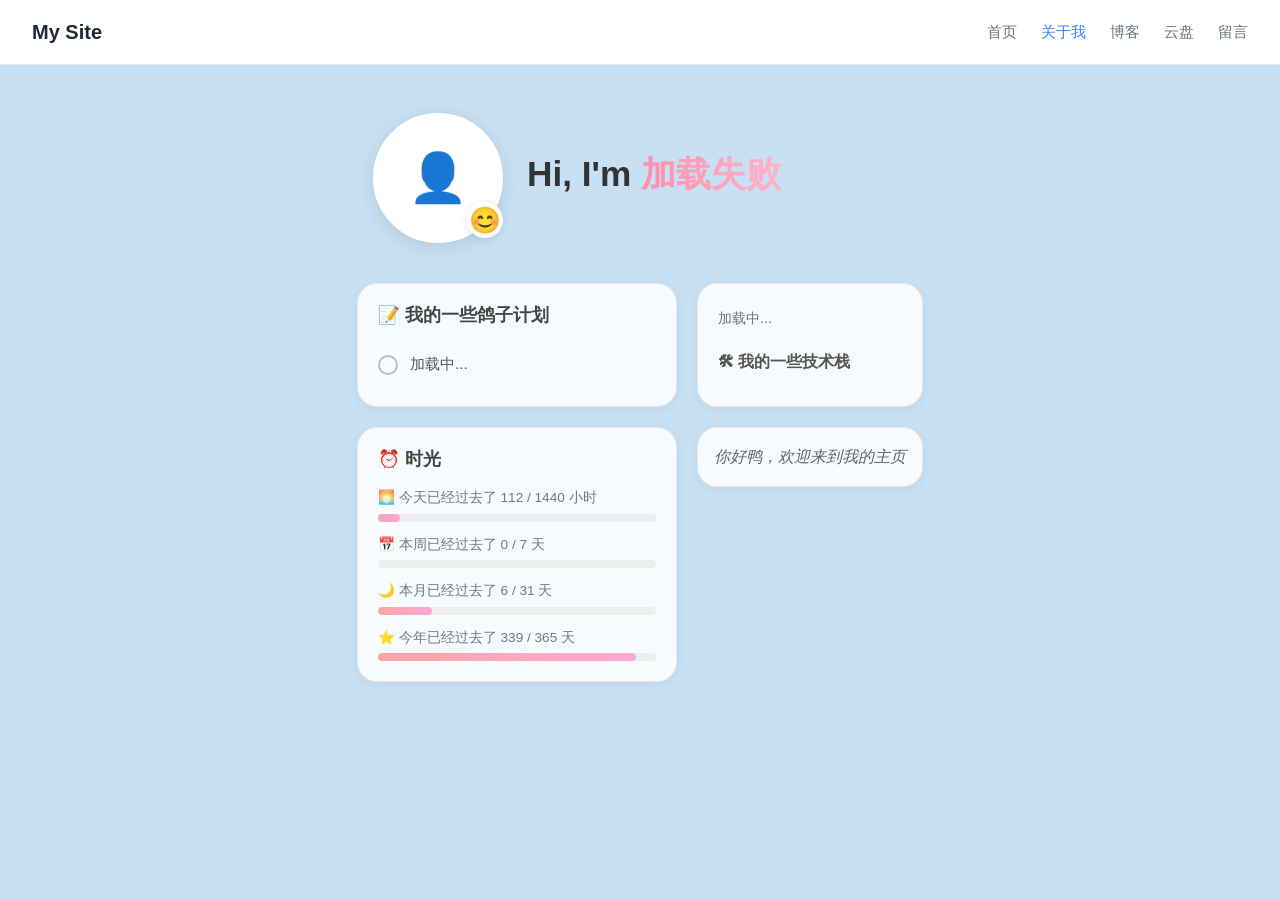
==== commit 41bdaf3b: "个人主页贴近参考图风格+背景图URL/透明度/模糊度+留言设置背景图URL" ====
--- a/about/index.html
+++ b/about/index.html
@@ -7,242 +7,200 @@
     <link rel="stylesheet" href="../assets/css/style.css">
     <link rel="icon" type="image/x-icon" href="../assets/images/favicon.ico">
     <style>
-        /* 个人主页清新可爱风格 */
-        .about-page {
+        * { margin: 0; padding: 0; box-sizing: border-box; }
+        body {
+            font-family: -apple-system, BlinkMacSystemFont, "Segoe UI", "PingFang SC", sans-serif;
+            background: #c7e0f4;
             min-height: 100vh;
-            background: linear-gradient(135deg, #d4e8f7 0%, #e8f4fd 50%, #f0f8ff 100%);
+            color: #333;
+        }
+        .bg-overlay {
+            position: fixed; top: 0; left: 0; width: 100%; height: 100%;
+            z-index: -1; pointer-events: none;
+        }
+        .page-wrap {
+            max-width: 1000px;
+            margin: 0 auto;
             padding: 2rem 1rem;
-            font-family: -apple-system, BlinkMacSystemFont, "Segoe UI", sans-serif;
-        }
-        .about-container {
-            max-width: 900px;
-            margin: 0 auto;
-        }
-        /* 顶部个人信息 */
-        .about-header {
-            text-align: center;
-            margin-bottom: 2rem;
-            padding: 2rem;
-            background: rgba(255,255,255,0.7);
-            border-radius: 1.5rem;
-            backdrop-filter: blur(10px);
-            box-shadow: 0 8px 32px rgba(0,0,0,0.08);
-        }
-        .about-avatar-wrap {
-            position: relative;
-            display: inline-block;
-            margin-bottom: 1rem;
-        }
-        .about-avatar {
-            width: 120px;
-            height: 120px;
-            border-radius: 50%;
-            background: #fff;
-            border: 4px solid #fff;
-            box-shadow: 0 4px 20px rgba(0,0,0,0.15);
+        }
+        /* 顶部 */
+        .profile-header {
             display: flex;
             align-items: center;
-            justify-content: center;
+            gap: 1.5rem;
+            margin-bottom: 1.5rem;
+            padding: 1rem;
+        }
+        .avatar-wrap {
+            position: relative;
+            flex-shrink: 0;
+        }
+        .avatar {
+            width: 130px; height: 130px;
+            border-radius: 50%;
+            border: 5px solid #fff;
+            box-shadow: 0 4px 20px rgba(0,0,0,0.1);
+            background: #fff;
+            display: flex; align-items: center; justify-content: center;
             font-size: 3rem;
             overflow: hidden;
         }
-        .about-avatar img {
-            width: 100%;
-            height: 100%;
-            object-fit: cover;
-        }
-        .about-avatar-emoji {
+        .avatar img { width: 100%; height: 100%; object-fit: cover; }
+        .avatar-emoji {
             position: absolute;
-            bottom: 0;
-            right: -5px;
-            font-size: 2rem;
+            bottom: 5px; right: 0;
+            font-size: 1.6rem;
             background: #fff;
             border-radius: 50%;
-            width: 40px;
-            height: 40px;
-            display: flex;
-            align-items: center;
-            justify-content: center;
+            width: 36px; height: 36px;
+            display: flex; align-items: center; justify-content: center;
             box-shadow: 0 2px 8px rgba(0,0,0,0.1);
         }
-        .about-name {
-            font-size: 2rem;
+        .header-info h1 {
+            font-size: 2.2rem;
             font-weight: 700;
-            color: #333;
-            margin: 0.5rem 0;
-            font-family: Georgia, serif;
-            font-style: italic;
-            background: linear-gradient(90deg, #ff6b9d, #feca57, #ff6b9d);
-            background-size: 200% auto;
+            margin-bottom: 0.5rem;
+        }
+        .header-info h1 .name {
+            background: linear-gradient(90deg, #ff8fab, #ffb3c6, #ff8fab);
             -webkit-background-clip: text;
             -webkit-text-fill-color: transparent;
+            background-size: 200% auto;
             animation: shine 3s linear infinite;
         }
-        @keyframes shine {
-            to { background-position: 200% center; }
-        }
-        .about-location {
-            color: #888;
-            font-size: 0.95rem;
+        @keyframes shine { to { background-position: 200% center; } }
+        .location-tags {
+            display: flex; gap: 0.5rem; flex-wrap: wrap;
+        }
+        .loc-tag {
+            background: rgba(255,255,255,0.7);
+            padding: 0.3rem 0.8rem;
+            border-radius: 1rem;
+            font-size: 0.85rem;
+            color: #666;
         }
         /* 两栏布局 */
-        .about-grid {
+        .main-grid {
             display: grid;
-            grid-template-columns: 1fr 1fr;
-            gap: 1.5rem;
-        }
-        .about-card {
-            background: rgba(255,255,255,0.8);
+            grid-template-columns: 320px 1fr;
+            gap: 1.25rem;
+        }
+        .card {
+            background: rgba(255,255,255,0.85);
             border-radius: 1.25rem;
-            padding: 1.5rem;
+            padding: 1.25rem;
+            box-shadow: 0 2px 12px rgba(0,0,0,0.05);
             backdrop-filter: blur(10px);
-            box-shadow: 0 4px 20px rgba(0,0,0,0.06);
-        }
-        .about-card h3 {
-            margin: 0 0 1rem 0;
-            color: #555;
+        }
+        .card h3 {
             font-size: 1.1rem;
-            display: flex;
-            align-items: center;
-            gap: 0.5rem;
+            margin-bottom: 1rem;
+            color: #444;
         }
         /* 待办计划 */
-        .todo-list {
-            list-style: none;
-            padding: 0;
-            margin: 0;
-        }
+        .todo-list { list-style: none; }
         .todo-item {
-            display: flex;
-            align-items: center;
-            gap: 0.75rem;
-            padding: 0.5rem 0;
-            border-bottom: 1px solid #f0f0f0;
+            display: flex; align-items: center; gap: 0.75rem;
+            padding: 0.6rem 0;
+            border-bottom: 2px dashed #e0e0e0;
         }
         .todo-item:last-child { border-bottom: none; }
-        .todo-checkbox {
-            width: 20px;
-            height: 20px;
+        .todo-circle {
+            width: 20px; height: 20px;
             border-radius: 50%;
-            border: 2px solid #ddd;
+            border: 2px solid #bbb;
             flex-shrink: 0;
         }
-        .todo-item.done .todo-checkbox {
-            background: #4ade80;
-            border-color: #4ade80;
-        }
-        .todo-text {
+        .todo-item.done .todo-circle {
+            background: #86efac; border-color: #86efac;
+        }
+        .todo-text { font-size: 0.95rem; color: #555; }
+        .todo-item.done .todo-text { text-decoration: line-through; color: #aaa; }
+        /* 时光进度 */
+        .time-list { display: flex; flex-direction: column; gap: 0.75rem; }
+        .time-item .time-label {
+            display: flex; justify-content: space-between;
+            font-size: 0.85rem; color: #777;
+            margin-bottom: 0.3rem;
+        }
+        .time-bar {
+            height: 8px; background: #eee; border-radius: 4px; overflow: hidden;
+        }
+        .time-fill {
+            height: 100%; border-radius: 4px;
+            background: linear-gradient(90deg, #fca5a5, #f9a8d4);
+        }
+        /* 自我介绍 */
+        .bio-text {
+            line-height: 2;
             color: #555;
             font-size: 0.95rem;
-        }
-        .todo-item.done .todo-text {
-            text-decoration: line-through;
-            color: #aaa;
-        }
-        /* 时光进度 */
-        .time-progress {
-            margin-top: 1rem;
-        }
-        .progress-item {
-            margin-bottom: 0.75rem;
-        }
-        .progress-label {
-            display: flex;
-            justify-content: space-between;
-            font-size: 0.85rem;
-            color: #888;
-            margin-bottom: 0.25rem;
-        }
-        .progress-bar {
-            height: 8px;
-            background: #f0f0f0;
-            border-radius: 4px;
-            overflow: hidden;
-        }
-        .progress-fill {
-            height: 100%;
-            background: linear-gradient(90deg, #60a5fa, #a78bfa);
-            border-radius: 4px;
-            transition: width 0.5s ease;
-        }
-        /* 自我介绍 */
-        .about-bio {
-            color: #666;
-            line-height: 1.8;
-            font-size: 0.95rem;
+            margin-bottom: 1rem;
+        }
+        .bio-text .highlight {
+            background: linear-gradient(transparent 60%, #fde68a 60%);
+            padding: 0 2px;
         }
         /* 技术栈 */
-        .tech-stack {
-            display: flex;
-            flex-wrap: wrap;
-            gap: 0.5rem;
-            margin-top: 1rem;
+        .tech-section { margin-top: 1rem; }
+        .tech-section h4 { font-size: 1rem; margin-bottom: 0.75rem; color: #555; }
+        .tech-icons {
+            display: flex; flex-wrap: wrap; gap: 0.6rem;
         }
         .tech-icon {
-            width: 40px;
-            height: 40px;
+            width: 44px; height: 44px;
             background: #f0f7ff;
             border-radius: 10px;
-            display: flex;
-            align-items: center;
+            display: flex; align-items: center; justify-content: center;
+            font-size: 1.4rem;
+        }
+        /* 引用语 */
+        .quote-card {
+            margin-top: 1.25rem;
+            text-align: center;
+            padding: 1rem;
+            font-size: 1rem;
+            color: #666;
+            font-style: italic;
+        }
+        /* 社交按钮 */
+        .social-row {
+            display: flex; flex-wrap: wrap; gap: 0.75rem;
+            margin-top: 1.25rem;
             justify-content: center;
-            font-size: 1.3rem;
-        }
-        /* 引用语 */
-        .about-quote {
-            margin-top: 1rem;
-            padding: 1rem;
-            background: #fef9c3;
-            border-radius: 0.75rem;
-            color: #92400e;
-            font-size: 0.9rem;
-            font-style: italic;
-            border-left: 4px solid #fbbf24;
-        }
-        /* 社交按钮 */
-        .social-links {
-            display: flex;
-            flex-wrap: wrap;
-            gap: 0.75rem;
-            margin-top: 1.5rem;
-            justify-content: center;
         }
         .social-btn {
-            display: flex;
-            align-items: center;
-            gap: 0.4rem;
-            padding: 0.6rem 1.2rem;
-            border-radius: 2rem;
-            color: #fff;
-            text-decoration: none;
-            font-size: 0.9rem;
-            font-weight: 500;
-            transition: transform 0.2s, box-shadow 0.2s;
-        }
-        .social-btn:hover {
-            transform: translateY(-2px);
-            box-shadow: 0 4px 12px rgba(0,0,0,0.15);
-        }
-        .social-qq { background: #12b7f5; }
-        .social-email { background: #ea4335; }
-        .social-github { background: #333; }
-        .social-telegram { background: #0088cc; }
-        .social-bilibili { background: #fb7299; }
-        .social-blog { background: #7c3aed; }
-        .social-guestbook { background: #10b981; }
-        /* 响应式 */
-        @media (max-width: 640px) {
-            .about-grid { grid-template-columns: 1fr; }
-            .about-name { font-size: 1.5rem; }
+            display: flex; align-items: center; gap: 0.5rem;
+            padding: 0.7rem 1.5rem;
+            border-radius: 1rem;
+            color: #fff; text-decoration: none;
+            font-size: 0.95rem; font-weight: 500;
+            transition: transform 0.2s;
+        }
+        .social-btn:hover { transform: translateY(-2px); }
+        .sb-blog { background: #f472b6; }
+        .sb-github { background: #374151; }
+        .sb-bilibili { background: #38bdf8; }
+        .sb-email { background: #fbbf24; }
+        .sb-qq { background: #60a5fa; }
+        .sb-telegram { background: #229ed9; }
+        .sb-guestbook { background: #34d399; }
+        .sb-music { background: #f43f5e; }
+
+        @media (max-width: 768px) {
+            .main-grid { grid-template-columns: 1fr; }
+            .profile-header { flex-direction: column; text-align: center; }
+            .location-tags { justify-content: center; }
+            .header-info h1 { font-size: 1.6rem; }
         }
     </style>
 </head>
 <body>
+    <div class="bg-overlay" id="bgOverlay"></div>
+
     <header>
         <nav class="navbar">
-            <div class="logo">
-                <a href="/" id="siteName">My Site</a>
-            </div>
+            <div class="logo"><a href="/" id="siteName">My Site</a></div>
             <ul class="nav-links">
                 <li><a href="/">首页</a></li>
                 <li><a href="/about/" class="active">关于我</a></li>
@@ -253,54 +211,51 @@
         </nav>
     </header>
 
-    <div class="about-page">
-        <div class="about-container">
-            <!-- 顶部个人信息 -->
-            <div class="about-header">
-                <div class="about-avatar-wrap">
-                    <div class="about-avatar" id="aboutAvatar">👤</div>
-                    <div class="about-avatar-emoji" id="aboutAvatarEmoji">😊</div>
+    <div class="page-wrap">
+        <!-- 顶部 -->
+        <div class="profile-header">
+            <div class="avatar-wrap">
+                <div class="avatar" id="aboutAvatar">👤</div>
+                <div class="avatar-emoji" id="aboutAvatarEmoji">😊</div>
+            </div>
+            <div class="header-info">
+                <h1>Hi, I'm <span class="name" id="aboutName">加载中...</span></h1>
+                <div class="location-tags" id="locationTags"></div>
+            </div>
+        </div>
+
+        <!-- 主内容 -->
+        <div class="main-grid">
+            <!-- 左侧 -->
+            <div>
+                <div class="card">
+                    <h3>📝 我的一些鸽子计划</h3>
+                    <ul class="todo-list" id="todoList">
+                        <li class="todo-item"><div class="todo-circle"></div><span class="todo-text">加载中...</span></li>
+                    </ul>
                 </div>
-                <h1 class="about-name">Hi, I'm <span id="aboutName">加载中...</span></h1>
-                <div class="about-location">📍 <span id="aboutLocation">中国</span></div>
+                <div class="card" style="margin-top:1.25rem;">
+                    <h3>⏰ 时光</h3>
+                    <div class="time-list" id="timeList"></div>
+                </div>
             </div>
 
-            <!-- 两栏内容 -->
-            <div class="about-grid">
-                <!-- 左侧：待办+时光 -->
-                <div>
-                    <div class="about-card">
-                        <h3>📝 小计划</h3>
-                        <ul class="todo-list" id="todoList">
-                            <li class="todo-item"><div class="todo-checkbox"></div><span class="todo-text">加载中...</span></li>
-                        </ul>
-                    </div>
-                    <div class="about-card" style="margin-top:1.5rem;">
-                        <h3>⏰ 时光进度</h3>
-                        <div class="time-progress" id="timeProgress">
-                            <!-- 动态生成 -->
-                        </div>
+            <!-- 右侧 -->
+            <div>
+                <div class="card">
+                    <p class="bio-text" id="aboutBio">加载中...</p>
+                    <div class="tech-section">
+                        <h4>🛠 我的一些技术栈</h4>
+                        <div class="tech-icons" id="techStack"></div>
                     </div>
                 </div>
-
-                <!-- 右侧：介绍+技术栈+引用 -->
-                <div>
-                    <div class="about-card">
-                        <h3>💭 关于我</h3>
-                        <p class="about-bio" id="aboutBio">加载中...</p>
-                        <div class="tech-stack" id="techStack"></div>
-                        <div class="about-quote" id="aboutQuote">你好鸭，欢迎来到我的主页</div>
-                    </div>
-                </div>
+                <div class="card quote-card" id="aboutQuote">你好鸭，欢迎来到我的主页</div>
+                <div class="social-row" id="socialLinks"></div>
             </div>
-
-            <!-- 社交按钮 -->
-            <div class="social-links" id="socialLinks"></div>
         </div>
     </div>
 
     <script>
-        // 加载个人资料
         async function loadProfile() {
             try {
                 const res = await fetch('/api/profile');
@@ -308,93 +263,98 @@
                 if (data.success && data.data && typeof data.data === 'object') {
                     applyProfile(data.data);
                 } else {
-                    showError('数据格式错误');
+                    document.getElementById('aboutName').textContent = '加载失败';
                 }
             } catch (e) {
-                console.error('加载失败:', e);
-                showError('加载失败');
-            }
-        }
-
-        function showError(msg) {
-            document.getElementById('aboutName').textContent = msg;
-            document.getElementById('aboutBio').textContent = '请稍后重试';
+                console.error(e);
+                document.getElementById('aboutName').textContent = '加载失败';
+            }
         }
 
         function applyProfile(p) {
-            // 头像（URL）
-            const avatarEl = document.getElementById('aboutAvatar');
+            // 背景
+            applyBg(p);
+            // 头像
+            const av = document.getElementById('aboutAvatar');
             if (p.avatar && p.avatar.startsWith('http')) {
-                avatarEl.innerHTML = `<img src="${p.avatar}" alt="头像">`;
-            }
-            // 表情
+                av.innerHTML = '<img src="' + p.avatar + '" alt="头像">';
+            }
             document.getElementById('aboutAvatarEmoji').textContent = p.avatarEmoji || '😊';
             // 名字
             document.getElementById('aboutName').textContent = p.name || '我的名字';
-            // 位置
-            if (p.contact && p.contact.location) {
-                document.getElementById('aboutLocation').textContent = p.contact.location;
-            }
+            // 位置标签
+            const tags = [];
+            if (p.contact && p.contact.location) tags.push(p.contact.location);
+            if (p.contact && p.contact.school) tags.push(p.contact.school);
+            document.getElementById('locationTags').innerHTML = tags.map(t =>
+                '<span class="loc-tag">📍 ' + t + '</span>'
+            ).join('');
             // 简介
-            document.getElementById('aboutBio').textContent = p.bio || '这是我的个人简介';
+            document.getElementById('aboutBio').innerHTML = p.bio || '这是我的个人简介';
             // 引用语
-            if (p.quote) {
-                document.getElementById('aboutQuote').textContent = p.quote;
-            }
+            if (p.quote) document.getElementById('aboutQuote').textContent = '❝ ' + p.quote + ' ❞';
             // 技术栈
             if (p.skills && p.skills.length > 0) {
-                const icons = ['💻','🎨','📱','🌐','⚡','🔥','💎','🚀','📊','🎯'];
+                const icons = ['🟧','🟦','🟨','🟩','🟪','🟥','🟫','⬛','🟧','🟦'];
                 document.getElementById('techStack').innerHTML = p.skills.slice(0,10).map((s,i) =>
-                    `<div class="tech-icon" title="${s}">${icons[i%icons.length]}</div>`
+                    '<div class="tech-icon" title="' + s + '">' + (icons[i] || '💻') + '</div>'
                 ).join('');
             }
-            // 待办计划
+            // 待办
             const todos = p.todos || (p.projects || []).map(x => ({text:x.name, done:false}));
             if (todos && todos.length > 0) {
                 document.getElementById('todoList').innerHTML = todos.map(t =>
-                    `<li class="todo-item ${t.done?'done':''}">
-                        <div class="todo-checkbox"></div>
-                        <span class="todo-text">${t.text||'计划'}</span>
-                    </li>`
+                    '<li class="todo-item ' + (t.done?'done':'') + '">' +
+                    '<div class="todo-circle"></div><span class="todo-text">' + (t.text||'计划') + '</span></li>'
                 ).join('');
             }
-            // 社交链接
+            // 社交
             renderSocial(p.contact || {});
+        }
+
+        function applyBg(p) {
+            if (p.backgroundImage && p.backgroundImage.startsWith('http')) {
+                document.body.style.backgroundImage = 'url(' + p.backgroundImage + ')';
+                document.body.style.backgroundSize = 'cover';
+                document.body.style.backgroundPosition = 'center';
+                document.body.style.backgroundAttachment = 'fixed';
+                const opacity = p.backgroundOpacity != null ? p.backgroundOpacity : 0.5;
+                const blur = p.backgroundBlur != null ? p.backgroundBlur : 0;
+                document.getElementById('bgOverlay').style.background = 'rgba(199,224,244,' + (1-opacity) + ')';
+                document.getElementById('bgOverlay').style.backdropFilter = 'blur(' + blur + 'px)';
+                document.getElementById('bgOverlay').style.webkitBackdropFilter = 'blur(' + blur + 'px)';
+            }
         }
 
         function renderSocial(c) {
             const links = [];
-            if (c.qq) links.push({icon:'🐧', text:'QQ', url:'tencent://message/?uin='+c.qq, cls:'social-qq'});
-            if (c.email) links.push({icon:'✉️', text:'Email', url:'mailto:'+c.email, cls:'social-email'});
-            if (c.github) links.push({icon:'🐙', text:'GitHub', url:c.github.startsWith('http')?c.github:'https://github.com/'+c.github, cls:'social-github'});
-            if (c.telegram) links.push({icon:'✈️', text:'TG', url:c.telegram.startsWith('http')?c.telegram:'https://t.me/'+c.telegram, cls:'social-telegram'});
-            if (c.bilibili) links.push({icon:'📺', text:'B站', url:c.bilibili.startsWith('http')?c.bilibili:'https://space.bilibili.com/'+c.bilibili, cls:'social-bilibili'});
-            if (c.blog) links.push({icon:'📝', text:'博客', url:c.blog, cls:'social-blog'});
-            links.push({icon:'💬', text:'留言箱', url:'/guestbook/', cls:'social-guestbook'});
+            if (c.blog) links.push({icon:'📝',text:'博客',url:c.blog,cls:'sb-blog'});
+            if (c.github) links.push({icon:'🐙',text:'Github',url:c.github.startsWith('http')?c.github:'https://github.com/'+c.github,cls:'sb-github'});
+            if (c.bilibili) links.push({icon:'📺',text:'哔哩哔哩',url:c.bilibili.startsWith('http')?c.bilibili:'https://space.bilibili.com/'+c.bilibili,cls:'sb-bilibili'});
+            if (c.email) links.push({icon:'✉️',text:'邮箱',url:'mailto:'+c.email,cls:'sb-email'});
+            if (c.qq) links.push({icon:'🐧',text:'QQ',url:'tencent://message/?uin='+c.qq,cls:'sb-qq'});
+            if (c.telegram) links.push({icon:'✈️',text:'TG',url:c.telegram.startsWith('http')?c.telegram:'https://t.me/'+c.telegram,cls:'sb-telegram'});
+            if (c.music) links.push({icon:'🎵',text:'网易云',url:c.music,cls:'sb-music'});
+            links.push({icon:'💬',text:'留言箱',url:'/guestbook/',cls:'sb-guestbook'});
             document.getElementById('socialLinks').innerHTML = links.map(l =>
-                `<a href="${l.url}" class="social-btn ${l.cls}" target="_blank">${l.icon} ${l.text}</a>`
+                '<a href="' + l.url + '" class="social-btn ' + l.cls + '" target="_blank">' + l.icon + ' ' + l.text + '</a>'
             ).join('');
         }
 
-        // 时光进度
-        function updateTimeProgress() {
+        function updateTime() {
             const now = new Date();
             const items = [
-                { label: '今天', start: new Date(now.getFullYear(), now.getMonth(), now.getDate()), end: new Date(now.getFullYear(), now.getMonth(), now.getDate()+1) },
-                { label: '本周', start: new Date(now.getFullYear(), now.getMonth(), now.getDate()-now.getDay()), end: new Date(now.getFullYear(), now.getMonth(), now.getDate()-now.getDay()+7) },
-                { label: '本月', start: new Date(now.getFullYear(), now.getMonth(), 1), end: new Date(now.getFullYear(), now.getMonth()+1, 1) },
-                { label: '今年', start: new Date(now.getFullYear(), 0, 1), end: new Date(now.getFullYear()+1, 0, 1) }
+                {label:'🌅 今天已经过去了', cur: now.getHours()*60+now.getMinutes(), total: 24*60, unit:'小时'},
+                {label:'📅 本周已经过去了', cur: now.getDay(), total: 7, unit:'天'},
+                {label:'🌙 本月已经过去了', cur: now.getDate(), total: new Date(now.getFullYear(),now.getMonth()+1,0).getDate(), unit:'天'},
+                {label:'⭐ 今年已经过去了', cur: Math.floor((now - new Date(now.getFullYear(),0,1))/86400000), total: 365, unit:'天'}
             ];
-            document.getElementById('timeProgress').innerHTML = items.map(item => {
-                const pct = Math.min(100, Math.max(0, ((now - item.start) / (item.end - item.start)) * 100));
-                return `<div class="progress-item">
-                    <div class="progress-label"><span>${item.label}</span><span>${pct.toFixed(1)}%</span></div>
-                    <div class="progress-bar"><div class="progress-fill" style="width:${pct}%"></div></div>
-                </div>`;
+            document.getElementById('timeList').innerHTML = items.map(it => {
+                const pct = Math.min(100, (it.cur/it.total)*100);
+                return '<div class="time-item"><div class="time-label"><span>' + it.label + ' ' + it.cur + ' / ' + it.total + ' ' + it.unit + '</span></div><div class="time-bar"><div class="time-fill" style="width:' + pct + '%"></div></div></div>';
             }).join('');
         }
 
-        // 加载网站名称
         async function loadSiteName() {
             try {
                 const res = await fetch('/api/settings');
@@ -403,14 +363,14 @@
                     document.getElementById('siteName').textContent = data.data.siteName;
                     document.title = '关于我 - ' + data.data.siteName;
                 }
-            } catch (e) {}
+            } catch(e) {}
         }
 
         document.addEventListener('DOMContentLoaded', function() {
             loadProfile();
             loadSiteName();
-            updateTimeProgress();
-            setInterval(updateTimeProgress, 60000);
+            updateTime();
+            setInterval(updateTime, 60000);
         });
     </script>
 </body>
